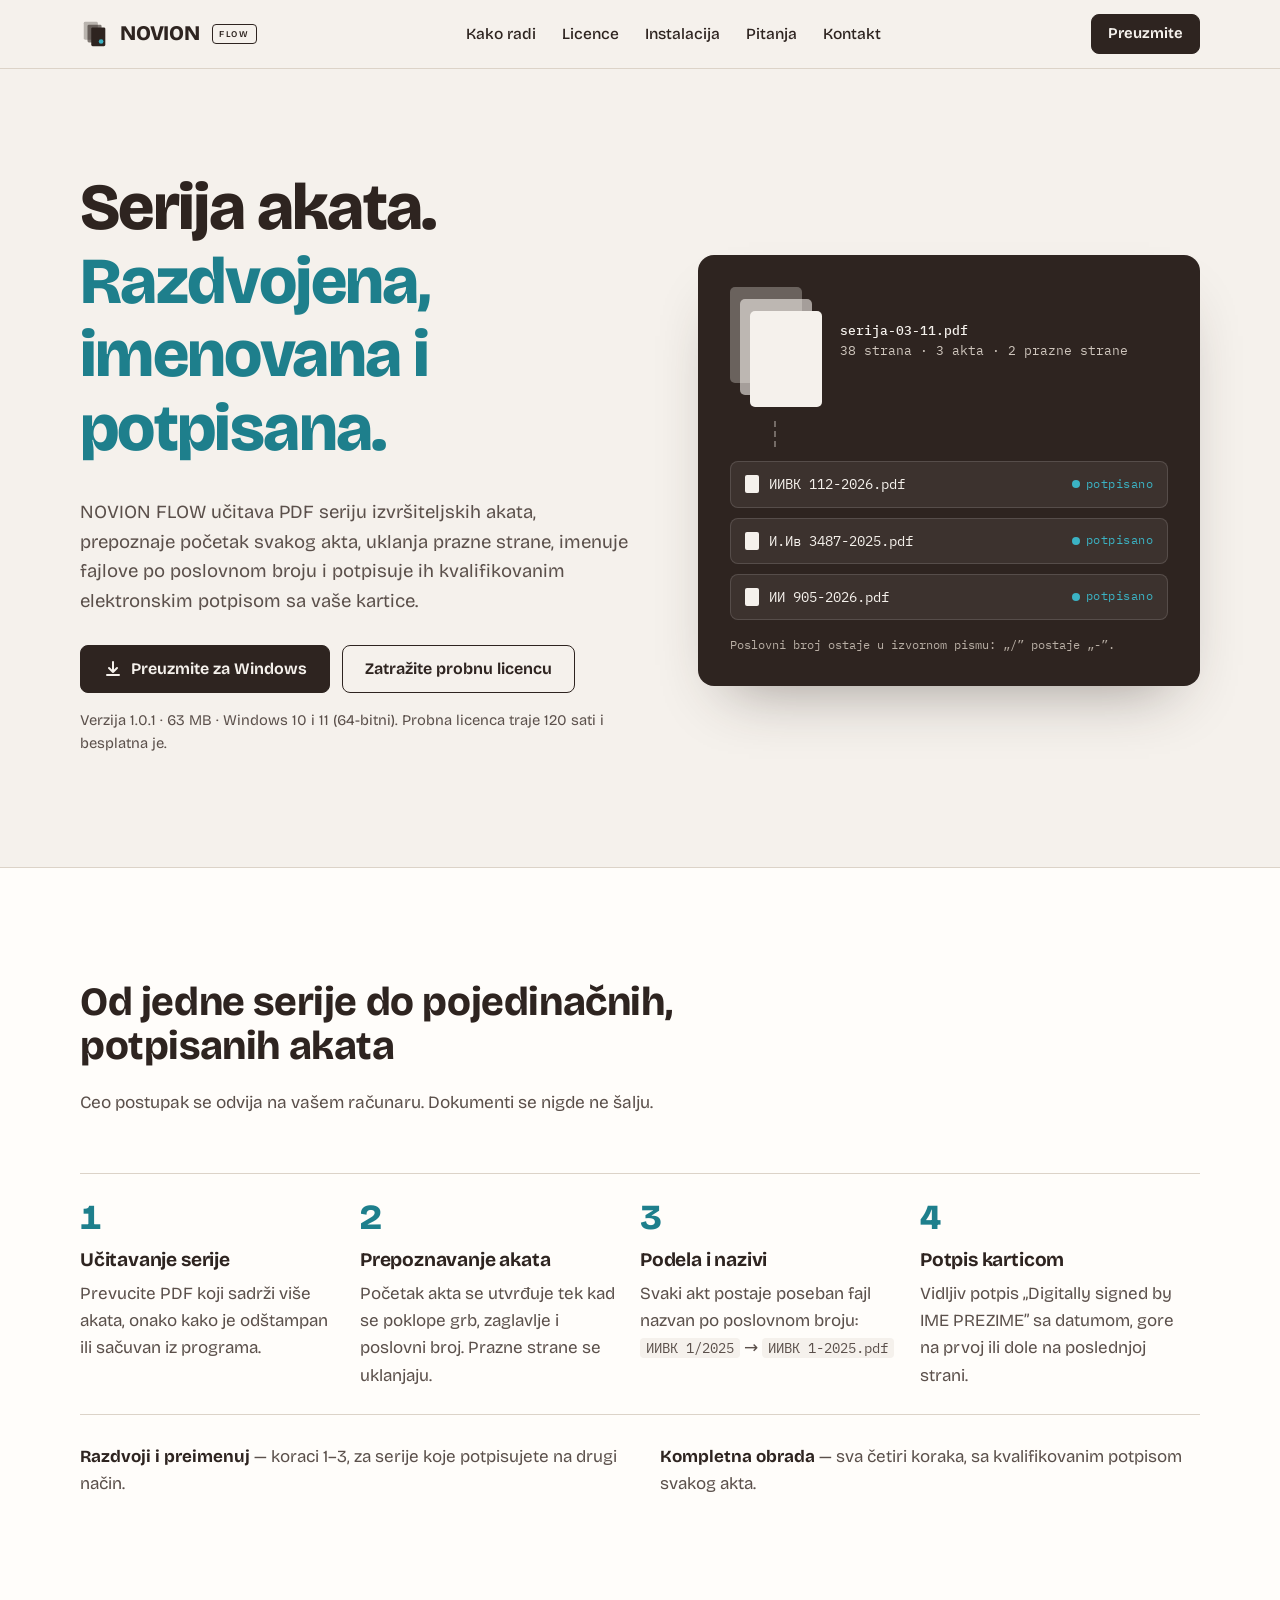
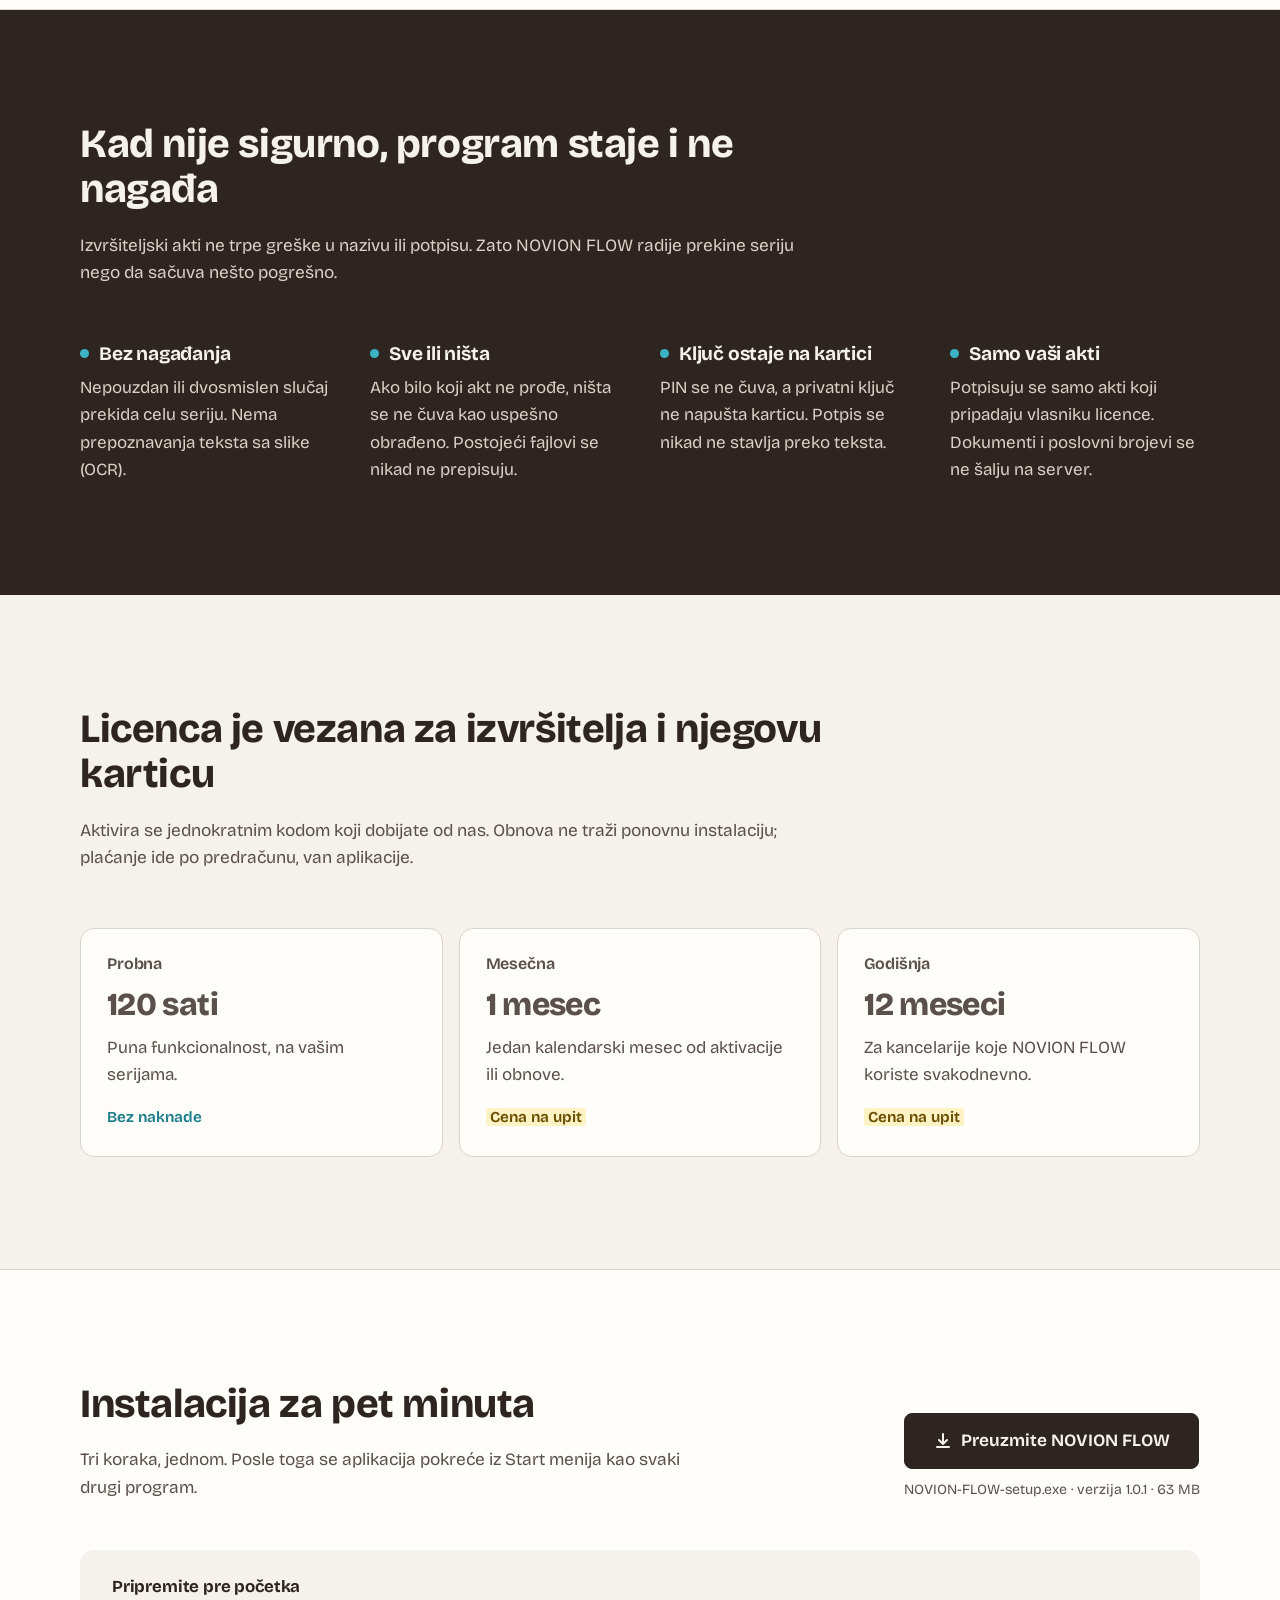
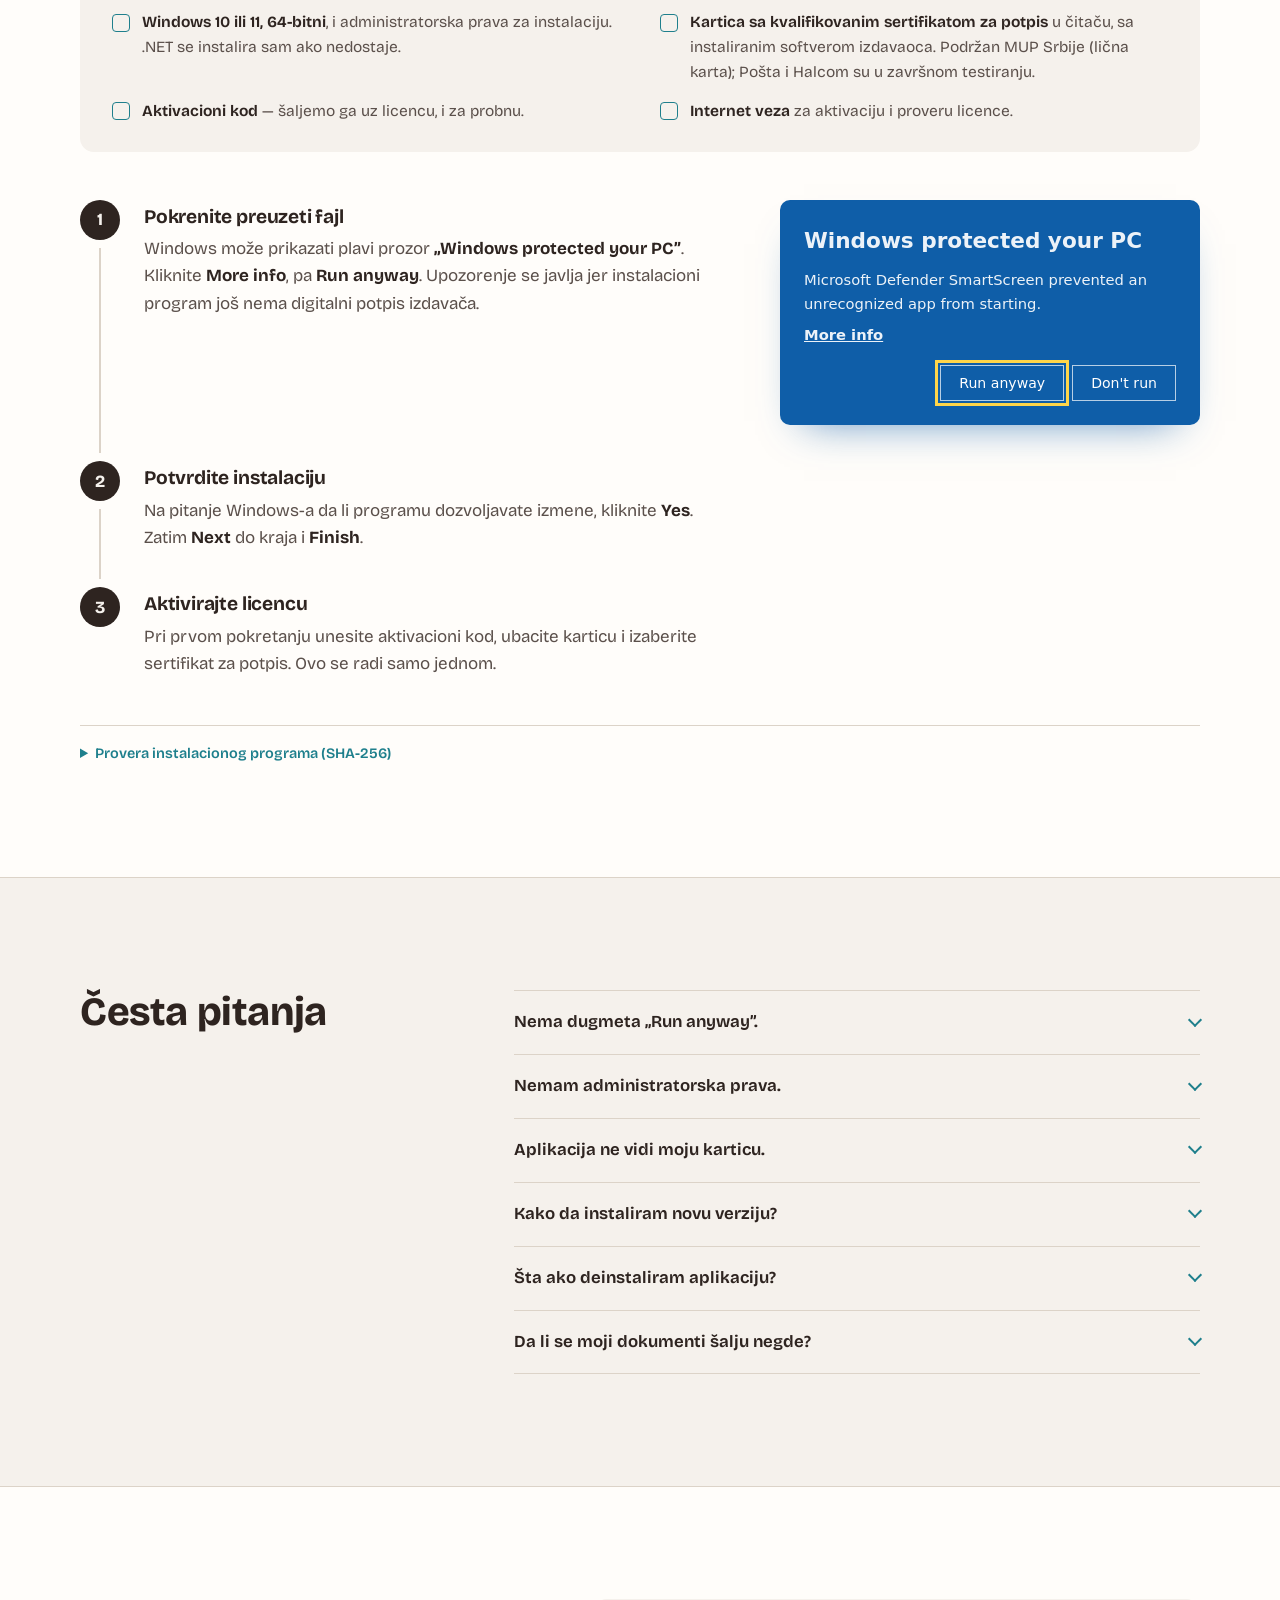
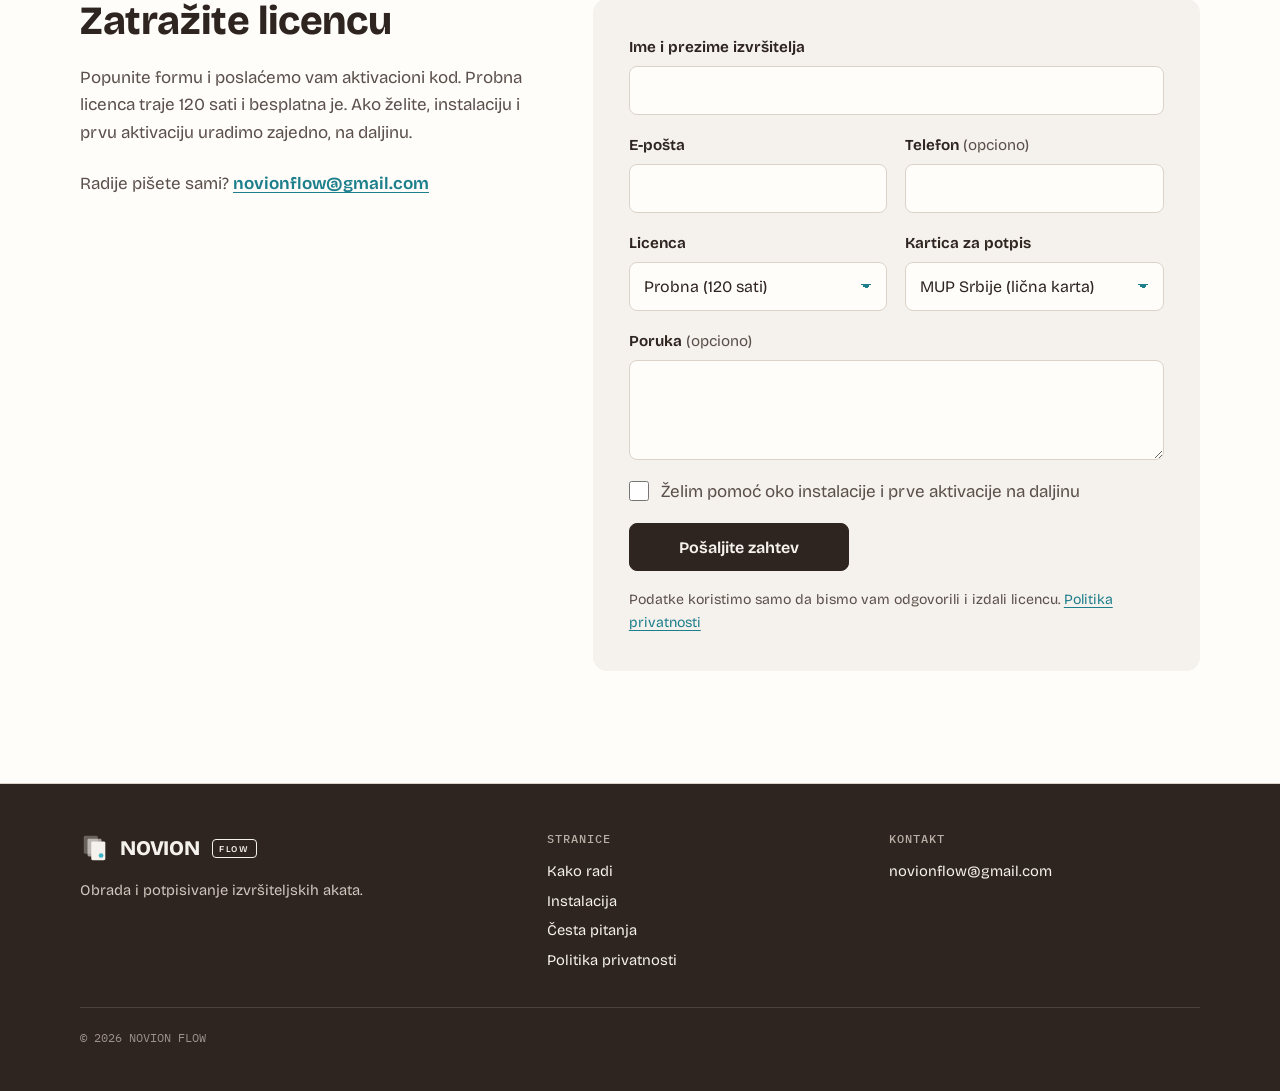
==== index.html @ 0fdcdabb "Sredjen sajt" ====
<!doctype html>
<!--
  NOVION FLOW — početna stranica.
  Pre objave zameniti sve što je označeno klasom "dopuniti" (cene):
  pretraga po reči  dopuniti  u index.html i privatnost.html.
  Download: link .../releases/latest/download/NOVION-FLOW-setup.exe uvek vodi na najnoviji GitHub Release
  (fajl u release-u mora da se zove tačno NOVION-FLOW-setup.exe). Uz novu verziju ažurirati broj verzije i
  veličinu (pretraga po  1.0.1 ) i SHA-256 u odeljku "Instalacija".
-->
<html lang="sr-Latn">
  <head>
    <meta charset="utf-8" />
    <meta name="viewport" content="width=device-width, initial-scale=1" />
    <title>NOVION FLOW — obrada i potpisivanje izvršiteljskih akata</title>
    <meta
      name="description"
      content="NOVION FLOW je Windows aplikacija za javne izvršitelje: razdvaja PDF seriju na akte, imenuje ih po poslovnom broju i potpisuje kvalifikovanim elektronskim potpisom sa kartice."
    />
    <meta name="theme-color" content="#2E2420" />
    <link rel="icon" type="image/svg+xml" href="assets/simbol.svg" />
    <link rel="icon" type="image/png" sizes="32x32" href="assets/ikonica-32.png" />
    <link rel="apple-touch-icon" href="assets/ikonica-256.png" />
    <link rel="preload" href="assets/fonts/bricolage-latin.woff2" as="font" type="font/woff2" crossorigin />
    <link rel="stylesheet" href="assets/stil.css" />
    <meta property="og:title" content="NOVION FLOW" />
    <meta property="og:description" content="Serije izvršiteljskih akata — razdvojene, imenovane i potpisane." />
    <meta property="og:image" content="https://novionflow.rs/assets/ikonica-256.png" />
    <meta property="og:url" content="https://novionflow.rs/" />
    <meta property="og:locale" content="sr_RS" />
  </head>
  <body>
    <a class="preskoci" href="#sadrzaj">Preskoči na sadržaj</a>

    <header class="zaglavlje senka">
      <div class="omotac">
        <a class="logo" href="./" aria-label="NOVION FLOW, početna">
          <img src="assets/simbol.svg" alt="" width="30" height="30" />
          NOVION<span class="jezicak">FLOW</span>
        </a>
        <nav aria-label="Glavni meni">
          <ul class="meni">
            <li><a href="#kako-radi">Kako radi</a></li>
            <li><a href="#licence">Licence</a></li>
            <li><a href="#instalacija">Instalacija</a></li>
            <li><a href="#pitanja">Pitanja</a></li>
            <li><a href="#kontakt">Kontakt</a></li>
          </ul>
        </nav>
        <a class="dugme dugme-glavno" href="#instalacija">Preuzmite</a>
      </div>
    </header>

    <main id="sadrzaj">
      <section class="uvod">
        <div class="omotac">
          <div>
            <h1>Serija akata. <em>Razdvojena, imenovana i potpisana.</em></h1>
            <p class="podnaslov">
              NOVION FLOW učitava PDF seriju izvršiteljskih akata, prepoznaje početak svakog akta, uklanja prazne
              strane, imenuje fajlove po poslovnom broju i potpisuje ih kvalifikovanim elektronskim potpisom sa vaše
              kartice.
            </p>
            <div class="akcije">
              <a
                class="dugme dugme-glavno dugme-preuzmi"
                href="https://github.com/NovionFlow/novionFlowSajt/releases/latest/download/NOVION-FLOW-setup.exe"
                ><svg viewBox="0 0 20 20" aria-hidden="true"><path d="M10 3v10m0 0-4-4m4 4 4-4M4 16h12" /></svg
                >Preuzmite za Windows</a
              >
              <a class="dugme dugme-sporedno" href="#kontakt">Zatražite probnu licencu</a>
            </div>
            <p class="napomena-uvod">
              Verzija 1.0.1 · 63 MB · Windows 10 i 11 (64-bitni). Probna licenca traje 120 sati i besplatna je.
            </p>
          </div>

          <figure class="tok" aria-label="Primer: jedna PDF serija postaje tri potpisana akta">
            <div class="tok-red">
              <div class="serija" aria-hidden="true"><span></span><span></span><span></span></div>
              <p class="serija-natpis">
                <strong>serija-03-11.pdf</strong>
                38 strana · 3 akta · 2 prazne strane
              </p>
            </div>
            <div class="strelica" aria-hidden="true"></div>
            <ul class="akti">
              <li>
                <span class="naziv"><span>ИИВК 112-2026.pdf</span></span><span class="potpisano">potpisano</span>
              </li>
              <li>
                <span class="naziv"><span>И.Ив 3487-2025.pdf</span></span><span class="potpisano">potpisano</span>
              </li>
              <li>
                <span class="naziv"><span>ИИ 905-2026.pdf</span></span><span class="potpisano">potpisano</span>
              </li>
            </ul>
            <figcaption class="tok-podnozje">Poslovni broj ostaje u izvornom pismu: „/” postaje „-”.</figcaption>
          </figure>
        </div>
      </section>

      <section class="sekcija sekcija-svetla" id="kako-radi">
        <div class="omotac">
          <div class="uvod-sekcije">
            <h2>Od jedne serije do pojedinačnih, potpisanih akata</h2>
            <p>Ceo postupak se odvija na vašem računaru. Dokumenti se nigde ne šalju.</p>
          </div>
          <ol class="koraci">
            <li>
              <span class="broj">1</span>
              <h3>Učitavanje serije</h3>
              <p>Prevucite PDF koji sadrži više akata, onako kako je odštampan ili sačuvan iz programa.</p>
            </li>
            <li>
              <span class="broj">2</span>
              <h3>Prepoznavanje akata</h3>
              <p>
                Početak akta se utvrđuje tek kad se poklope grb, zaglavlje i poslovni broj. Prazne strane se
                uklanjaju.
              </p>
            </li>
            <li>
              <span class="broj">3</span>
              <h3>Podela i nazivi</h3>
              <p>
                Svaki akt postaje poseban fajl nazvan po poslovnom broju:
                <span class="primer">ИИВК 1/2025</span> → <span class="primer">ИИВК 1-2025.pdf</span>
              </p>
            </li>
            <li>
              <span class="broj">4</span>
              <h3>Potpis karticom</h3>
              <p>
                Vidljiv potpis „Digitally signed by IME PREZIME” sa datumom, gore na prvoj ili dole na poslednjoj
                strani.
              </p>
            </li>
          </ol>
          <div class="rezimi">
            <p><strong>Razdvoji i preimenuj</strong> — koraci 1–3, za serije koje potpisujete na drugi način.</p>
            <p><strong>Kompletna obrada</strong> — sva četiri koraka, sa kvalifikovanim potpisom svakog akta.</p>
          </div>
        </div>
      </section>

      <section class="sekcija sekcija-tamna" id="pouzdanost">
        <div class="omotac">
          <div class="uvod-sekcije">
            <h2>Kad nije sigurno, program staje i ne nagađa</h2>
            <p>
              Izvršiteljski akti ne trpe greške u nazivu ili potpisu. Zato NOVION FLOW radije prekine seriju nego da
              sačuva nešto pogrešno.
            </p>
          </div>
          <div class="nacela">
            <div class="nacelo">
              <h3>Bez nagađanja</h3>
              <p>Nepouzdan ili dvosmislen slučaj prekida celu seriju. Nema prepoznavanja teksta sa slike (OCR).</p>
            </div>
            <div class="nacelo">
              <h3>Sve ili ništa</h3>
              <p>
                Ako bilo koji akt ne prođe, ništa se ne čuva kao uspešno obrađeno. Postojeći fajlovi se nikad ne
                prepisuju.
              </p>
            </div>
            <div class="nacelo">
              <h3>Ključ ostaje na kartici</h3>
              <p>PIN se ne čuva, a privatni ključ ne napušta karticu. Potpis se nikad ne stavlja preko teksta.</p>
            </div>
            <div class="nacelo">
              <h3>Samo vaši akti</h3>
              <p>
                Potpisuju se samo akti koji pripadaju vlasniku licence. Dokumenti i poslovni brojevi se ne šalju na
                server.
              </p>
            </div>
          </div>
        </div>
      </section>

      <section class="sekcija" id="licence">
        <div class="omotac">
          <div class="uvod-sekcije">
            <h2>Licenca je vezana za izvršitelja i njegovu karticu</h2>
            <p>
              Aktivira se jednokratnim kodom koji dobijate od nas. Obnova ne traži ponovnu instalaciju; plaćanje ide po
              predračunu, van aplikacije.
            </p>
          </div>
          <div class="licence">
            <div class="licenca">
              <h3>Probna</h3>
              <p class="trajanje">120 sati</p>
              <p>Puna funkcionalnost, na vašim serijama.</p>
              <p class="cena">Bez naknade</p>
            </div>
            <div class="licenca">
              <h3>Mesečna</h3>
              <p class="trajanje">1 mesec</p>
              <p>Jedan kalendarski mesec od aktivacije ili obnove.</p>
              <p class="cena"><span class="dopuniti">Cena na upit</span></p>
            </div>
            <div class="licenca">
              <h3>Godišnja</h3>
              <p class="trajanje">12 meseci</p>
              <p>Za kancelarije koje NOVION FLOW koriste svakodnevno.</p>
              <p class="cena"><span class="dopuniti">Cena na upit</span></p>
            </div>
          </div>
        </div>
      </section>

      <section class="sekcija sekcija-svetla" id="instalacija">
        <div class="omotac">
          <div class="instalacija-glava">
            <div>
              <h2>Instalacija za pet minuta</h2>
              <p>Tri koraka, jednom. Posle toga se aplikacija pokreće iz Start menija kao svaki drugi program.</p>
            </div>
            <div class="preuzimanje">
              <a
                class="dugme dugme-glavno dugme-preuzmi"
                href="https://github.com/NovionFlow/novionFlowSajt/releases/latest/download/NOVION-FLOW-setup.exe"
                ><svg viewBox="0 0 20 20" aria-hidden="true"><path d="M10 3v10m0 0-4-4m4 4 4-4M4 16h12" /></svg
                >Preuzmite NOVION FLOW</a
              >
              <p>NOVION-FLOW-setup.exe · verzija 1.0.1 · 63 MB</p>
            </div>
          </div>

          <div class="pre-pocetka">
            <h3>Pripremite pre početka</h3>
            <ul>
              <li>
                <strong>Windows 10 ili 11, 64-bitni</strong>, i administratorska prava za instalaciju. .NET se
                instalira sam ako nedostaje.
              </li>
              <li>
                <strong>Kartica sa kvalifikovanim sertifikatom za potpis</strong> u čitaču, sa instaliranim softverom
                izdavaoca. Podržan MUP Srbije (lična karta); Pošta i Halcom su u završnom testiranju.
              </li>
              <li><strong>Aktivacioni kod</strong> — šaljemo ga uz licencu, i za probnu.</li>
              <li><strong>Internet veza</strong> za aktivaciju i proveru licence.</li>
            </ul>
          </div>

          <ol class="instalacija-koraci">
            <li>
              <div>
                <h3>Pokrenite preuzeti fajl</h3>
                <p>
                  Windows može prikazati plavi prozor <strong>„Windows protected your PC”</strong>. Kliknite
                  <strong>More info</strong>, pa <strong>Run anyway</strong>. Upozorenje se javlja jer instalacioni
                  program još nema digitalni potpis izdavača.
                </p>
              </div>
              <div
                class="smartscreen"
                role="img"
                aria-label="Izgled upozorenja Windows SmartScreen sa označenim dugmetom Run anyway"
              >
                <p class="ss-naslov">Windows protected your PC</p>
                <p>Microsoft Defender SmartScreen prevented an unrecognized app from starting.</p>
                <p><span class="ss-link">More info</span></p>
                <div class="ss-dugmad"><span class="istaknuto">Run anyway</span><span>Don't run</span></div>
              </div>
            </li>
            <li>
              <div>
                <h3>Potvrdite instalaciju</h3>
                <p>
                  Na pitanje Windows-a da li programu dozvoljavate izmene, kliknite <strong>Yes</strong>. Zatim
                  <strong>Next</strong> do kraja i <strong>Finish</strong>.
                </p>
              </div>
            </li>
            <li>
              <div>
                <h3>Aktivirajte licencu</h3>
                <p>
                  Pri prvom pokretanju unesite aktivacioni kod, ubacite karticu i izaberite sertifikat za potpis. Ovo
                  se radi samo jednom.
                </p>
              </div>
            </li>
          </ol>

          <details class="otisak">
            <summary>Provera instalacionog programa (SHA-256)</summary>
            <p>
              Otisak: <code>527754176F6C195D107FCB7323650B434E0F626978979D1AAFD6D88FC0174A6D</code><br />
              U PowerShell-u: <code>Get-FileHash .\NOVION-FLOW-setup.exe</code> — vrednost mora biti ista.
            </p>
          </details>
        </div>
      </section>

      <section class="sekcija" id="pitanja">
        <div class="omotac dve-kolone">
          <h2>Česta pitanja</h2>
          <div class="pitanja">
            <details>
              <summary>Nema dugmeta „Run anyway”.</summary>
              <p>
                Prvo kliknite <strong>More info</strong> — dugme se pojavljuje tek tada. Ako ga ni onda nema, računar
                ima pravilo koje blokira nepotpisane programe; javite nam se ili zamolite osobu koja održava računare
                da pokrene instalaciju.
              </p>
            </details>
            <details>
              <summary>Nemam administratorska prava.</summary>
              <p>
                Instalaciju jednom pokreće neko sa administratorskim nalogom. Posle toga aplikaciju pokrećete i
                aktivirate sa svog, običnog naloga.
              </p>
            </details>
            <details>
              <summary>Aplikacija ne vidi moju karticu.</summary>
              <p>
                Proverite da je kartica u čitaču i da je instaliran softver izdavaoca kartice, tako da se sertifikat
                vidi u Windows-u. Koristi se sertifikat za potpis; sertifikat za prijavu sa lične karte nije dovoljan.
              </p>
            </details>
            <details>
              <summary>Kako da instaliram novu verziju?</summary>
              <p>
                Preuzmite instalacioni program sa ove stranice i pokrenite ga preko postojeće instalacije. Aktivacija
                i podešavanja ostaju; aplikacija se ne ažurira sama, pa vas obaveštavamo o novim verzijama.
              </p>
            </details>
            <details>
              <summary>Šta ako deinstaliram aplikaciju?</summary>
              <p>
                Uklanja se samo program. Aktivacija ostaje na računaru, pa ponovna instalacija ne traži novi kod.
              </p>
            </details>
            <details>
              <summary>Da li se moji dokumenti šalju negde?</summary>
              <p>
                Ne. Obrada i potpis se rade na vašem računaru. Server dobija samo proveru licence i zbirni broj
                obrađenih akata, bez naziva fajlova, poslovnih brojeva i sadržaja.
                <a href="privatnost.html">Politika privatnosti</a>
              </p>
            </details>
          </div>
        </div>
      </section>

      <section class="sekcija sekcija-svetla" id="kontakt">
        <div class="omotac kontakt">
          <div>
            <h2>Zatražite licencu</h2>
            <p>
              Popunite formu i poslaćemo vam aktivacioni kod. Probna licenca traje 120 sati i besplatna je. Ako želite, instalaciju i prvu aktivaciju uradimo zajedno, na daljinu.
            </p>
            <p class="kontakt-podaci">
              Radije pišete sami? <a href="mailto:novionflow@gmail.com">novionflow@gmail.com</a>
            </p>
          </div>

          <!-- Web3Forms: access_key iz web3forms.com, vezan za novionflow@gmail.com. -->
          <form class="forma" action="https://api.web3forms.com/submit" method="POST" accept-charset="UTF-8">
            <input type="hidden" name="access_key" value="0fe5dfb2-a47b-4a94-816b-f6a04c62e371" />
            <input type="hidden" name="subject" value="NOVION FLOW — zahtev za licencu" />
            <input type="hidden" name="from_name" value="novionflow.rs" />
            <input type="hidden" name="redirect" value="https://novionflow.rs/hvala.html" />
            <input type="checkbox" name="botcheck" class="zamka" tabindex="-1" autocomplete="off" aria-hidden="true" />

            <div class="polje">
              <label for="f-ime">Ime i prezime izvršitelja</label>
              <input id="f-ime" name="Ime i prezime" autocomplete="name" required maxlength="120" />
            </div>
            <div class="polja-red">
              <div class="polje">
                <label for="f-email">E-pošta</label>
                <input id="f-email" name="email" type="email" autocomplete="email" required maxlength="160" />
              </div>
              <div class="polje">
                <label for="f-tel">Telefon <span class="opciono">(opciono)</span></label>
                <input id="f-tel" name="Telefon" type="tel" autocomplete="tel" maxlength="40" />
              </div>
            </div>
            <div class="polja-red">
              <div class="polje">
                <label for="f-licenca">Licenca</label>
                <select id="f-licenca" name="Licenca">
                  <option>Probna (120 sati)</option>
                  <option>Mesečna</option>
                  <option>Godišnja</option>
                </select>
              </div>
              <div class="polje">
                <label for="f-kartica">Kartica za potpis</label>
                <select id="f-kartica" name="Kartica">
                  <option>MUP Srbije (lična karta)</option>
                  <option>Pošta</option>
                  <option>Halcom</option>
                  <option>Ne znam</option>
                </select>
              </div>
            </div>
            <div class="polje">
              <label for="f-poruka">Poruka <span class="opciono">(opciono)</span></label>
              <textarea id="f-poruka" name="Poruka" rows="3" maxlength="2000"></textarea>
            </div>
            <label class="izbor">
              <input type="checkbox" name="Pomoć oko instalacije" value="Da" />
              Želim pomoć oko instalacije i prve aktivacije na daljinu
            </label>
            <button class="dugme dugme-glavno" type="submit">Pošaljite zahtev</button>
            <p class="forma-napomena">
              Podatke koristimo samo da bismo vam odgovorili i izdali licencu.
              <a href="privatnost.html#kontakt-forma">Politika privatnosti</a>
            </p>
          </form>
        </div>
      </section>
    </main>

    <footer class="podnozje">
      <div class="omotac">
        <div>
          <a class="logo" href="./" aria-label="NOVION FLOW, početna">
            <img src="assets/simbol-krem.svg" alt="" width="30" height="30" />
            NOVION<span class="jezicak">FLOW</span>
          </a>
          <p>Obrada i potpisivanje izvršiteljskih akata.</p>
        </div>
        <div>
          <h2>Stranice</h2>
          <ul>
            <li><a href="#kako-radi">Kako radi</a></li>
            <li><a href="#instalacija">Instalacija</a></li>
            <li><a href="#pitanja">Česta pitanja</a></li>
            <li><a href="privatnost.html">Politika privatnosti</a></li>
          </ul>
        </div>
        <div>
          <h2>Kontakt</h2>
          <ul>
            <li><a href="mailto:novionflow@gmail.com">novionflow@gmail.com</a></li>
          </ul>
        </div>
        <p class="pravno">© 2026 NOVION FLOW</p>
      </div>
    </footer>
  </body>
</html>
---- assets/stil.css ----
/* NOVION FLOW — sajt. Boje i pismo iz logo paketa (docs/NOVION-FLOW-logo). Fontovi su lokalni (OFL). */

@font-face {
  font-family: "Bricolage Grotesque";
  font-style: normal;
  font-weight: 400 800;
  font-display: swap;
  src: url("fonts/bricolage-latin-ext.woff2") format("woff2");
  unicode-range: U+0100-02BA, U+02BD-02C5, U+02C7-02CC, U+02CE-02D7, U+02DD-02FF, U+0304, U+0308, U+0329,
    U+1D00-1DBF, U+1E00-1E9F, U+1EF2-1EFF, U+2020, U+20A0-20AB, U+20AD-20C4, U+2113, U+2C60-2C7F, U+A720-A7FF;
}
@font-face {
  font-family: "Bricolage Grotesque";
  font-style: normal;
  font-weight: 400 800;
  font-display: swap;
  src: url("fonts/bricolage-latin.woff2") format("woff2");
  unicode-range: U+0000-00FF, U+0131, U+0152-0153, U+02BB-02BC, U+02C6, U+02DA, U+02DC, U+0304, U+0308, U+0329,
    U+2000-206F, U+20AC, U+2122, U+2191, U+2193, U+2212, U+2215, U+FEFF, U+FFFD;
}
@font-face {
  font-family: "IBM Plex Mono";
  font-weight: 400;
  font-display: swap;
  src: url("fonts/plexmono-400-latin-ext.woff2") format("woff2");
  unicode-range: U+0100-02BA, U+02BD-02C5, U+02C7-02CC, U+02CE-02D7, U+02DD-02FF, U+1E00-1E9F, U+20A0-20AB,
    U+20AD-20C4, U+2C60-2C7F, U+A720-A7FF;
}
@font-face {
  font-family: "IBM Plex Mono";
  font-weight: 400;
  font-display: swap;
  src: url("fonts/plexmono-400-cyrillic.woff2") format("woff2");
  unicode-range: U+0301, U+0400-045F, U+0490-0491, U+04B0-04B1, U+2116;
}
@font-face {
  font-family: "IBM Plex Mono";
  font-weight: 400;
  font-display: swap;
  src: url("fonts/plexmono-400-latin.woff2") format("woff2");
  unicode-range: U+0000-00FF, U+0131, U+0152-0153, U+02BB-02BC, U+02C6, U+02DA, U+02DC, U+2000-206F, U+20AC,
    U+2122, U+2212;
}
@font-face {
  font-family: "IBM Plex Mono";
  font-weight: 500;
  font-display: swap;
  src: url("fonts/plexmono-500-latin-ext.woff2") format("woff2");
  unicode-range: U+0100-02BA, U+02BD-02C5, U+02C7-02CC, U+02CE-02D7, U+02DD-02FF, U+1E00-1E9F, U+20A0-20AB,
    U+20AD-20C4, U+2C60-2C7F, U+A720-A7FF;
}
@font-face {
  font-family: "IBM Plex Mono";
  font-weight: 500;
  font-display: swap;
  src: url("fonts/plexmono-500-cyrillic.woff2") format("woff2");
  unicode-range: U+0301, U+0400-045F, U+0490-0491, U+04B0-04B1, U+2116;
}
@font-face {
  font-family: "IBM Plex Mono";
  font-weight: 500;
  font-display: swap;
  src: url("fonts/plexmono-500-latin.woff2") format("woff2");
  unicode-range: U+0000-00FF, U+0131, U+0152-0153, U+02BB-02BC, U+02C6, U+02DA, U+02DC, U+2000-206F, U+20AC,
    U+2122, U+2212;
}

:root {
  --espreso: #2e2420;
  --espreso-80: #4a3e39;
  --espreso-60: #6f6460;
  --cijan: #3bb3c4;
  --tamni-cijan: #1e7f8c;
  --krem: #f5f1ec;
  --krem-2: #ece6de;
  --papir: #fffdfa;
  --linija: #dcd3c8;
  --tekst: var(--espreso);
  --tekst-2: #5b504b;
  --sans: "Bricolage Grotesque", "Segoe UI", system-ui, sans-serif;
  --mono: "IBM Plex Mono", ui-monospace, "Cascadia Mono", Consolas, monospace;
  --sirina: 1120px;
  --r: 10px;
}

*,
*::before,
*::after {
  box-sizing: border-box;
}

html {
  -webkit-text-size-adjust: 100%;
  scroll-behavior: smooth;
}
@media (prefers-reduced-motion: reduce) {
  html {
    scroll-behavior: auto;
  }
}

body {
  margin: 0;
  background: var(--krem);
  color: var(--tekst);
  font-family: var(--sans);
  font-size: 17px;
  line-height: 1.6;
  font-optical-sizing: auto;
}

img,
svg {
  display: block;
  max-width: 100%;
}

a {
  color: var(--tamni-cijan);
  text-underline-offset: 3px;
}
a:hover {
  color: var(--espreso);
}

::selection {
  background: color-mix(in srgb, var(--cijan) 35%, transparent);
  color: var(--espreso);
}

:focus-visible {
  outline: 3px solid var(--cijan);
  outline-offset: 3px;
  border-radius: 4px;
}

.preskoci {
  position: absolute;
  left: -9999px;
}
.preskoci:focus {
  left: 16px;
  top: 16px;
  z-index: 10;
  background: var(--papir);
  padding: 8px 12px;
}

.omotac {
  width: min(100% - 32px, var(--sirina));
  margin-inline: auto;
}

h1,
h2,
h3 {
  line-height: 1.12;
  margin: 0 0 0.5em;
  letter-spacing: -0.01em;
}
h1 {
  font-size: clamp(2.3rem, 5.6vw, 4.1rem);
  font-weight: 800;
  letter-spacing: -0.025em;
}
h2 {
  font-size: clamp(1.75rem, 3.4vw, 2.5rem);
  font-weight: 750;
}
h3 {
  font-size: 1.2rem;
  font-weight: 700;
}
p {
  margin: 0 0 1em;
}

.oznaka {
  font-family: var(--mono);
  font-size: 0.78rem;
  letter-spacing: 0.08em;
  text-transform: uppercase;
  color: var(--tekst-2);
  margin: 0 0 14px;
}

/* grid kolone ne smeju da se šire zbog teksta koji se ne prelama (nazivi fajlova) */
.uvod .omotac > *,
.dve-kolone > *,
.instalacija-koraci li > *,
.kontakt > *,
.podnozje .omotac > * {
  min-width: 0;
}

/* --- zaglavlje --- */
.zaglavlje {
  position: sticky;
  top: 0;
  z-index: 5;
  background: color-mix(in srgb, var(--krem) 92%, transparent);
  backdrop-filter: blur(8px);
  border-bottom: 1px solid transparent;
}
.zaglavlje.senka {
  border-bottom-color: var(--linija);
}
.zaglavlje .omotac {
  display: flex;
  align-items: center;
  justify-content: space-between;
  gap: 16px;
  min-height: 68px;
}

.logo {
  display: inline-flex;
  align-items: center;
  gap: 10px;
  color: var(--espreso);
  text-decoration: none;
  font-weight: 800;
  font-size: 1.3rem;
  letter-spacing: -0.01em;
}
.logo img {
  width: 30px;
  height: 30px;
}
.logo .jezicak {
  font-family: var(--sans);
  font-weight: 600;
  font-size: 0.55rem;
  letter-spacing: 0.2em;
  border: 1.5px solid currentColor;
  border-radius: 4px;
  padding: 2px 6px 1px;
  margin-left: 2px;
}

.meni {
  display: flex;
  gap: 26px;
  list-style: none;
  margin: 0;
  padding: 0;
}
.meni a {
  color: var(--espreso);
  text-decoration: none;
  font-weight: 500;
  font-size: 0.97rem;
}
.meni a:hover {
  color: var(--tamni-cijan);
}
@media (max-width: 820px) {
  .meni {
    display: none;
  }
}

/* --- dugmad --- */
.dugme {
  display: inline-flex;
  align-items: center;
  justify-content: center;
  gap: 8px;
  min-height: 48px;
  padding: 0 22px;
  border-radius: 8px;
  font-family: var(--sans);
  font-weight: 650;
  font-size: 1rem;
  text-decoration: none;
  border: 1.5px solid var(--espreso);
  white-space: nowrap;
  cursor: pointer;
  transition:
    background 0.15s,
    color 0.15s,
    transform 0.15s;
}
.dugme-glavno {
  background: var(--espreso);
  color: var(--krem);
}
.dugme-glavno:hover {
  background: var(--espreso-80);
  color: var(--krem);
}
.dugme-sporedno {
  background: transparent;
  color: var(--espreso);
}
.dugme-sporedno:hover {
  background: var(--krem-2);
  color: var(--espreso);
}
.dugme[aria-disabled="true"] {
  border-style: dashed;
  border-color: var(--espreso-60);
  color: var(--espreso-60);
  cursor: default;
  pointer-events: none;
}
.zaglavlje .dugme {
  min-height: 40px;
  padding: 0 16px;
  font-size: 0.93rem;
}

/* --- uvod --- */
.uvod {
  padding: clamp(48px, 8vw, 104px) 0 clamp(56px, 8vw, 96px);
}
.uvod .omotac {
  display: grid;
  grid-template-columns: 1.05fr 0.95fr;
  gap: clamp(32px, 5vw, 72px);
  align-items: center;
}
@media (max-width: 900px) {
  .uvod .omotac {
    grid-template-columns: 1fr;
  }
}
.uvod h1 em {
  font-style: normal;
  color: var(--tamni-cijan);
}
.uvod .podnaslov {
  font-size: 1.16rem;
  color: var(--tekst-2);
  max-width: 34em;
  margin-bottom: 28px;
}
.akcije {
  display: flex;
  flex-wrap: wrap;
  gap: 12px;
}
.napomena-uvod {
  font-size: 0.92rem;
  color: var(--tekst-2);
  margin-top: 16px;
}
.dugme-preuzmi svg {
  width: 20px;
  height: 20px;
  fill: none;
  stroke: currentColor;
  stroke-width: 2;
  stroke-linecap: round;
  stroke-linejoin: round;
}

/* ilustracija: serija -> akti */
.tok {
  margin: 0;
  background: var(--espreso);
  color: var(--krem);
  border-radius: 16px;
  padding: clamp(20px, 3vw, 32px);
  box-shadow: 0 30px 60px -30px rgba(46, 36, 32, 0.45);
}
.tok-red {
  display: grid;
  grid-template-columns: auto 1fr;
  gap: 18px;
  align-items: center;
}
.serija {
  position: relative;
  width: 92px;
  height: 120px;
}
.serija span {
  position: absolute;
  width: 72px;
  height: 96px;
  border-radius: 5px;
  background: var(--krem);
}
.serija span:nth-child(1) {
  left: 0;
  top: 0;
  opacity: 0.3;
}
.serija span:nth-child(2) {
  left: 10px;
  top: 12px;
  opacity: 0.6;
}
.serija span:nth-child(3) {
  left: 20px;
  top: 24px;
}
.serija-natpis {
  font-family: var(--mono);
  font-size: 0.82rem;
  color: #cfc6bd;
  line-height: 1.5;
}
.serija-natpis strong {
  color: var(--krem);
  font-weight: 500;
  display: block;
}
.strelica {
  height: 26px;
  margin: 14px 0 14px 44px;
  border-left: 2px dashed rgba(245, 241, 236, 0.35);
}
.akti {
  list-style: none;
  margin: 0;
  padding: 0;
  display: grid;
  gap: 10px;
}
.akti li {
  display: flex;
  align-items: center;
  justify-content: space-between;
  gap: 12px;
  background: rgba(245, 241, 236, 0.07);
  border: 1px solid rgba(245, 241, 236, 0.14);
  border-radius: 8px;
  padding: 11px 14px;
  font-family: var(--mono);
  font-size: 0.86rem;
}
.akti .naziv {
  display: flex;
  align-items: center;
  gap: 10px;
  min-width: 0;
  flex: 1;
}
@media (max-width: 420px) {
  .akti li {
    padding: 10px 12px;
    font-size: 0.8rem;
  }
  .serija {
    width: 72px;
    height: 100px;
  }
  .serija span {
    width: 56px;
    height: 76px;
  }
}
.akti .naziv::before {
  content: "";
  flex: none;
  width: 14px;
  height: 18px;
  border-radius: 2px;
  background: var(--krem);
}
.akti .naziv span {
  overflow: hidden;
  text-overflow: ellipsis;
  white-space: nowrap;
}
.potpisano {
  flex: none;
  display: inline-flex;
  align-items: center;
  gap: 6px;
  color: var(--cijan);
  font-size: 0.74rem;
  letter-spacing: 0.04em;
}
.potpisano::before {
  content: "";
  width: 8px;
  height: 8px;
  border-radius: 50%;
  background: var(--cijan);
}
.tok-podnozje {
  margin-top: 16px;
  font-family: var(--mono);
  font-size: 0.74rem;
  color: #b9afa5;
}

/* --- sekcije --- */
.sekcija {
  padding: clamp(64px, 9vw, 112px) 0;
}
.sekcija-svetla {
  background: var(--papir);
  border-block: 1px solid var(--linija);
}
.sekcija-tamna {
  background: var(--espreso);
  color: var(--krem);
}
.sekcija-tamna .oznaka {
  color: #b9afa5;
}
.sekcija-tamna a {
  color: var(--cijan);
}
.uvod-sekcije {
  max-width: 44em;
  margin-bottom: clamp(32px, 5vw, 56px);
}
.uvod-sekcije p {
  color: var(--tekst-2);
  font-size: 1.08rem;
}
.sekcija-tamna .uvod-sekcije p {
  color: #d9d0c7;
}

/* koraci */
.koraci {
  list-style: none;
  margin: 0;
  padding: 0;
  display: grid;
  grid-template-columns: repeat(auto-fit, minmax(230px, 1fr));
  gap: 0;
  border-top: 1px solid var(--linija);
}
.koraci li {
  padding: 26px 24px 8px 0;
  border-bottom: 1px solid var(--linija);
}
.koraci .broj {
  display: block;
  font-size: 2.2rem;
  font-weight: 800;
  line-height: 1;
  color: var(--tamni-cijan);
  margin-bottom: 14px;
  font-variant-numeric: tabular-nums;
}
.koraci p {
  color: var(--tekst-2);
}
.primer {
  font-family: var(--mono);
  font-size: 0.86rem;
  background: var(--krem);
  border-radius: 4px;
  padding: 1px 6px;
  white-space: nowrap;
}

/* režimi (ispod koraka) */
.rezimi {
  display: grid;
  grid-template-columns: 1fr 1fr;
  gap: 8px 40px;
  margin-top: 28px;
  color: var(--tekst-2);
}
.rezimi p {
  margin: 0;
}
.rezimi strong {
  color: var(--tekst);
}
@media (max-width: 760px) {
  .rezimi {
    grid-template-columns: 1fr;
  }
}

/* pouzdanost */
.nacela {
  display: grid;
  grid-template-columns: repeat(auto-fit, minmax(230px, 1fr));
  gap: 34px 40px;
}
.nacelo h3 {
  display: flex;
  align-items: baseline;
  gap: 10px;
}
.nacelo h3::before {
  content: "";
  flex: none;
  width: 9px;
  height: 9px;
  border-radius: 50%;
  background: var(--cijan);
  transform: translateY(-2px);
}
.nacelo p {
  color: #d9d0c7;
  margin: 0;
}

/* zahtevi i licence */
.dve-kolone {
  display: grid;
  grid-template-columns: 1fr 1fr;
  gap: clamp(32px, 5vw, 64px);
}
@media (max-width: 820px) {
  .dve-kolone {
    grid-template-columns: 1fr;
  }
}
.licence {
  display: grid;
  grid-template-columns: repeat(3, 1fr);
  gap: 16px;
}
@media (max-width: 820px) {
  .licence {
    grid-template-columns: 1fr;
  }
}
.licenca {
  background: var(--papir);
  border: 1px solid var(--linija);
  border-radius: 14px;
  padding: 26px;
  display: flex;
  flex-direction: column;
}
.licenca h3 {
  font-size: 1rem;
  font-weight: 650;
  color: var(--tekst-2);
  margin: 0;
}
.licenca .trajanje {
  font-size: 2rem;
  font-weight: 800;
  letter-spacing: -0.02em;
  margin: 6px 0 4px;
}
.licenca p {
  color: var(--tekst-2);
  flex: 1;
}
.licenca .cena {
  font-weight: 650;
  font-size: 0.95rem;
  color: var(--tamni-cijan);
  margin: 0;
}
/* instalacija */
.instalacija-glava {
  display: flex;
  flex-wrap: wrap;
  align-items: end;
  justify-content: space-between;
  gap: 24px 48px;
  margin-bottom: clamp(32px, 5vw, 48px);
}
.instalacija-glava > div:first-child {
  max-width: 36em;
}
.instalacija-glava p {
  color: var(--tekst-2);
  font-size: 1.08rem;
  margin: 0;
}
.preuzimanje {
  display: grid;
  gap: 10px;
  justify-items: start;
}
.preuzimanje .dugme {
  min-height: 56px;
  padding: 0 28px;
  font-size: 1.08rem;
}
.preuzimanje p {
  font-size: 0.88rem;
}

.pre-pocetka {
  background: var(--krem);
  border-radius: 14px;
  padding: clamp(20px, 3vw, 28px) clamp(20px, 3vw, 32px);
}
.pre-pocetka h3 {
  font-size: 1.05rem;
  margin-bottom: 14px;
}
.pre-pocetka ul {
  list-style: none;
  margin: 0;
  padding: 0;
  display: grid;
  grid-template-columns: repeat(auto-fit, minmax(min(100%, 340px), 1fr));
  gap: 14px 40px;
}
.pre-pocetka li {
  position: relative;
  padding-left: 30px;
  color: var(--tekst-2);
  font-size: 0.97rem;
}
.pre-pocetka li strong {
  color: var(--tekst);
  font-weight: 650;
}
/* kvadratić za štikliranje: korisnik proverava stavku po stavku */
.pre-pocetka li::before {
  content: "";
  position: absolute;
  left: 0;
  top: 0.2em;
  width: 18px;
  height: 18px;
  border: 1.5px solid var(--tamni-cijan);
  border-radius: 4px;
}

.instalacija-koraci {
  list-style: none;
  margin: clamp(32px, 5vw, 48px) 0 0;
  padding: 0;
  counter-reset: korak;
}
.instalacija-koraci > li {
  counter-increment: korak;
  display: grid;
  grid-template-columns: 1fr minmax(0, 420px);
  gap: 16px 48px;
  align-items: start;
  position: relative;
  padding: 0 0 36px 64px;
}
.instalacija-koraci > li:last-child {
  padding-bottom: 0;
}
.instalacija-koraci > li::before {
  content: counter(korak);
  position: absolute;
  left: 0;
  top: 0;
  width: 40px;
  height: 40px;
  border-radius: 50%;
  background: var(--espreso);
  color: var(--krem);
  display: grid;
  place-items: center;
  font-weight: 750;
}
/* linija koja vezuje korake */
.instalacija-koraci > li:not(:last-child)::after {
  content: "";
  position: absolute;
  left: 19px;
  top: 48px;
  bottom: 8px;
  border-left: 2px solid var(--linija);
}
.instalacija-koraci h3 {
  margin: 6px 0 8px;
}
.instalacija-koraci p {
  color: var(--tekst-2);
  margin: 0;
  max-width: 34em;
}
.instalacija-koraci strong {
  color: var(--tekst);
}
@media (max-width: 860px) {
  .instalacija-koraci > li {
    grid-template-columns: 1fr;
  }
}
@media (max-width: 480px) {
  .instalacija-koraci > li {
    padding-left: 52px;
  }
  .instalacija-koraci > li::before {
    width: 34px;
    height: 34px;
  }
  .instalacija-koraci > li:not(:last-child)::after {
    left: 16px;
    top: 42px;
  }
}

.smartscreen {
  background: #0f5ea8;
  color: #fff;
  border-radius: 10px;
  padding: 24px;
  font-family: "Segoe UI", system-ui, sans-serif;
  box-shadow: 0 20px 40px -24px rgba(15, 94, 168, 0.7);
}
.smartscreen .ss-naslov {
  font-size: 1.35rem;
  font-weight: 600;
  margin: 0 0 10px;
}
.smartscreen p {
  color: inherit;
  max-width: none;
  font-size: 0.92rem;
  margin: 0 0 8px;
  opacity: 0.92;
}
.smartscreen .ss-link {
  text-decoration: underline;
  font-weight: 600;
}
.smartscreen .ss-dugmad {
  display: flex;
  justify-content: flex-end;
  gap: 8px;
  margin-top: 18px;
}
.smartscreen .ss-dugmad span {
  border: 1px solid rgba(255, 255, 255, 0.7);
  padding: 6px 18px;
  font-size: 0.88rem;
}
.smartscreen .ss-dugmad .istaknuto {
  outline: 3px solid #ffd54a;
  outline-offset: 2px;
}
.otisak {
  margin-top: clamp(32px, 5vw, 48px);
  padding-top: 16px;
  border-top: 1px solid var(--linija);
  font-size: 0.9rem;
  color: var(--tekst-2);
}
.otisak summary {
  cursor: pointer;
  width: fit-content;
  color: var(--tamni-cijan);
  font-weight: 600;
}
.otisak p {
  margin: 12px 0 0;
}
.otisak code {
  font-family: var(--mono);
  font-size: 0.8rem;
  word-break: break-all;
}

/* česta pitanja */
#pitanja .dve-kolone {
  grid-template-columns: 0.7fr 1.3fr;
}
@media (max-width: 820px) {
  #pitanja .dve-kolone {
    grid-template-columns: 1fr;
  }
}
.pitanja {
  border-top: 1px solid var(--linija);
}
.pitanja details {
  border-bottom: 1px solid var(--linija);
}
.pitanja summary {
  list-style: none;
  cursor: pointer;
  display: flex;
  justify-content: space-between;
  align-items: center;
  gap: 16px;
  padding: 18px 0;
  font-weight: 650;
  font-size: 1.05rem;
}
.pitanja summary::-webkit-details-marker {
  display: none;
}
.pitanja summary::after {
  content: "";
  flex: none;
  width: 10px;
  height: 10px;
  border-right: 2px solid var(--tamni-cijan);
  border-bottom: 2px solid var(--tamni-cijan);
  transform: translateY(-3px) rotate(45deg);
  transition: transform 0.2s cubic-bezier(0.22, 1, 0.36, 1);
}
.pitanja details[open] summary::after {
  transform: translateY(2px) rotate(-135deg);
}
.pitanja summary:hover {
  color: var(--tamni-cijan);
}
.pitanja details p {
  color: var(--tekst-2);
  margin: 0 0 20px;
  max-width: 40em;
}

/* kontakt */
.kontakt {
  display: grid;
  grid-template-columns: 0.85fr 1.15fr;
  gap: clamp(32px, 5vw, 72px);
  align-items: start;
}
.kontakt > div > p {
  color: var(--tekst-2);
  max-width: 30em;
}
@media (max-width: 820px) {
  .kontakt {
    grid-template-columns: 1fr;
  }
}
.kontakt-podaci {
  margin-top: 24px;
}

/* forma za zahtev licence */
.forma {
  display: grid;
  gap: 18px;
  background: var(--krem);
  border-radius: 14px;
  padding: clamp(20px, 3.5vw, 36px);
}
.polja-red {
  display: grid;
  grid-template-columns: 1fr 1fr;
  gap: 18px;
}
@media (max-width: 520px) {
  .polja-red {
    grid-template-columns: 1fr;
  }
}
.polje {
  display: grid;
  gap: 6px;
  min-width: 0;
}
.polje label {
  font-weight: 650;
  font-size: 0.95rem;
}
.opciono {
  font-weight: 400;
  color: var(--tekst-2);
}
.polje input,
.polje select,
.polje textarea {
  font: inherit;
  font-size: 1rem;
  color: var(--tekst);
  background: var(--papir);
  border: 1.5px solid var(--linija);
  border-radius: 8px;
  padding: 11px 14px;
  min-height: 48px;
  width: 100%;
  transition: border-color 0.15s;
}
.polje textarea {
  resize: vertical;
  min-height: 96px;
}
.polje select {
  appearance: none;
  padding-right: 40px;
  background-image: linear-gradient(45deg, transparent 50%, var(--tamni-cijan) 50%),
    linear-gradient(135deg, var(--tamni-cijan) 50%, transparent 50%);
  background-position:
    right 20px center,
    right 15px center;
  background-size: 5px 5px;
  background-repeat: no-repeat;
}
.polje input:hover,
.polje select:hover,
.polje textarea:hover {
  border-color: var(--espreso-60);
}
.polje input:focus-visible,
.polje select:focus-visible,
.polje textarea:focus-visible {
  outline: none;
  border-color: var(--tamni-cijan);
  box-shadow: 0 0 0 3px color-mix(in srgb, var(--cijan) 30%, transparent);
}
.polje input:user-invalid {
  border-color: #a3261f;
}
.izbor {
  display: flex;
  gap: 12px;
  align-items: flex-start;
  color: var(--tekst-2);
  cursor: pointer;
}
.izbor input {
  flex: none;
  width: 20px;
  height: 20px;
  margin: 3px 0 0;
  accent-color: var(--tamni-cijan);
}
.forma .dugme {
  justify-self: start;
  min-width: 220px;
}
.forma-napomena {
  font-size: 0.88rem;
  color: var(--tekst-2);
  margin: 0;
}
.zamka {
  display: none;
}
.kontakt-podaci a {
  font-weight: 650;
}

/* podnožje */
.podnozje {
  background: var(--espreso);
  color: #cfc6bd;
  padding: 48px 0 32px;
  font-size: 0.92rem;
}
.podnozje .omotac {
  display: grid;
  grid-template-columns: 1.4fr 1fr 1fr;
  gap: 32px;
}
@media (max-width: 760px) {
  .podnozje .omotac {
    grid-template-columns: 1fr;
  }
}
.podnozje .logo {
  color: var(--krem);
  margin-bottom: 14px;
}
.podnozje h2 {
  font-size: 0.78rem;
  font-family: var(--mono);
  font-weight: 500;
  letter-spacing: 0.08em;
  text-transform: uppercase;
  color: #b9afa5;
  margin-bottom: 12px;
}
.podnozje ul {
  list-style: none;
  margin: 0;
  padding: 0;
  line-height: 2;
}
.podnozje a {
  color: var(--krem);
  text-decoration: none;
}
.podnozje a:hover {
  color: var(--cijan);
}
.podnozje .pravno {
  grid-column: 1 / -1;
  border-top: 1px solid rgba(245, 241, 236, 0.14);
  padding-top: 20px;
  font-family: var(--mono);
  font-size: 0.75rem;
  color: #9d938a;
}

/* oznaka za podatke koji još nisu upisani (zameniti pre objave) */
.dopuniti {
  background: #fff3c4;
  color: #6b4e00;
  border-radius: 3px;
  padding: 0 4px;
}
.podnozje .dopuniti,
.sekcija-tamna .dopuniti {
  background: rgba(255, 213, 74, 0.18);
  color: #ffd54a;
}

/* stranica sa tekstom (privatnost) */
.dokument {
  padding: clamp(48px, 7vw, 88px) 0 clamp(64px, 8vw, 104px);
}
.dokument .omotac {
  max-width: 760px;
}
.dokument h1 {
  font-size: clamp(2rem, 4.4vw, 3rem);
}
.dokument h2 {
  font-size: 1.4rem;
  margin-top: 2em;
}
.dokument ul {
  padding-left: 1.2em;
}
.dokument li {
  margin-bottom: 6px;
}
.dokument table {
  width: 100%;
  border-collapse: collapse;
  font-size: 0.95rem;
  margin: 8px 0 16px;
}
.dokument th,
.dokument td {
  text-align: left;
  vertical-align: top;
  padding: 10px 12px 10px 0;
  border-bottom: 1px solid var(--linija);
}
.dokument th {
  font-weight: 650;
}
.tabela-omotac {
  overflow-x: auto;
}
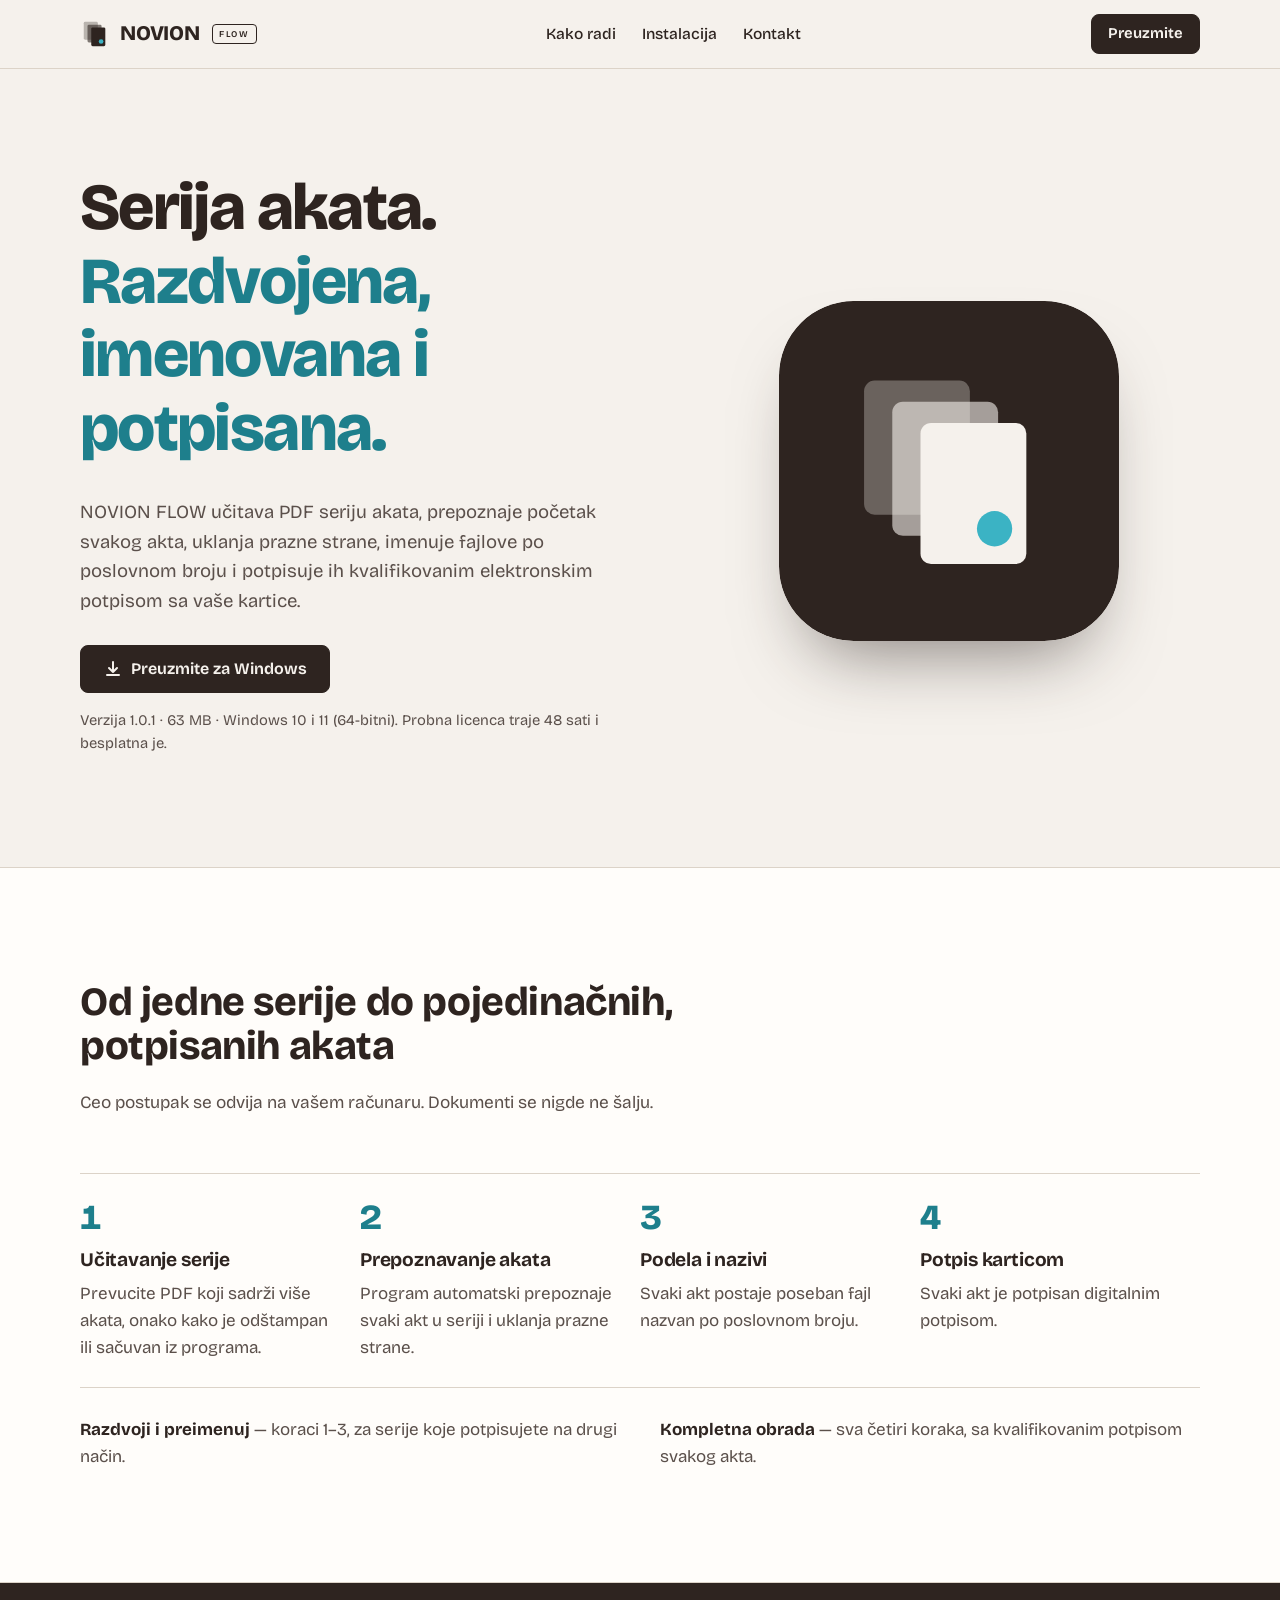
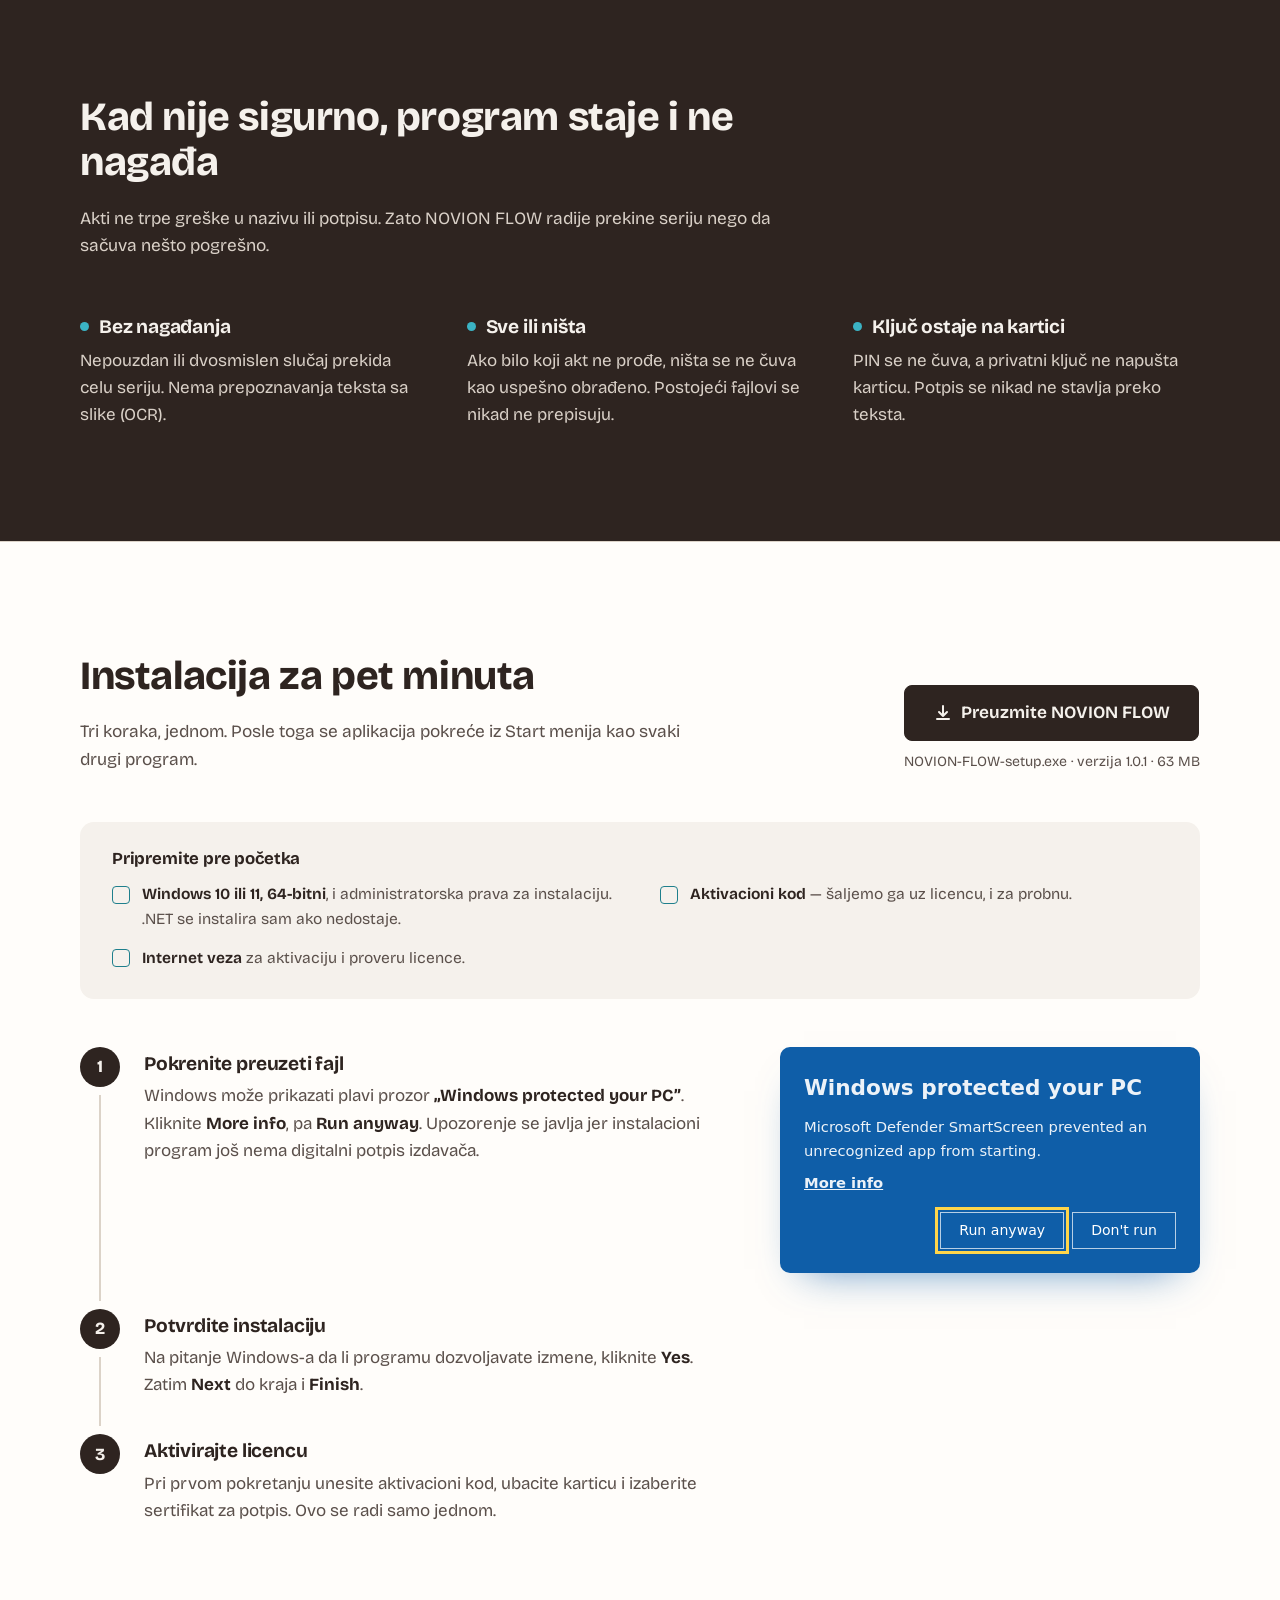
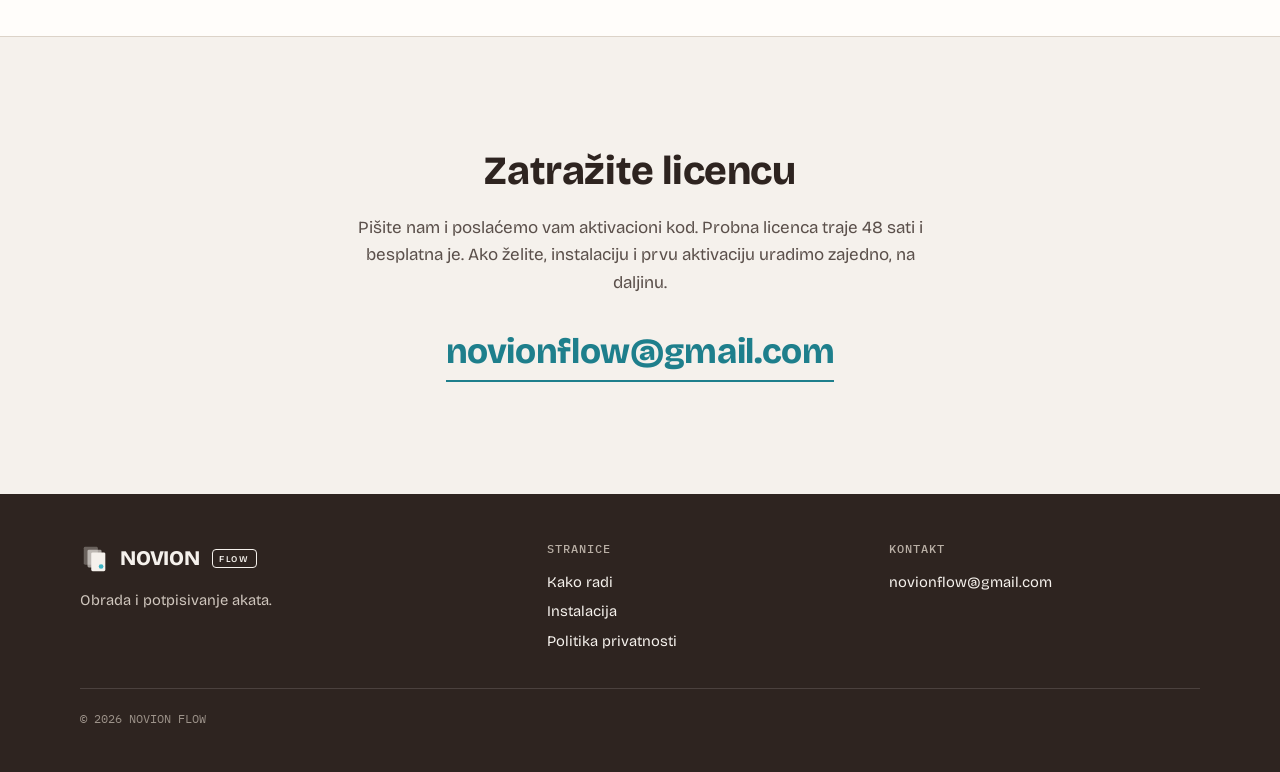
==== commit 4f1f9eeb: "Nova verzija sajta" ====
--- a/index.html
+++ b/index.html
@@ -1,20 +1,19 @@
 <!doctype html>
 <!--
   NOVION FLOW — početna stranica.
-  Pre objave zameniti sve što je označeno klasom "dopuniti" (cene):
-  pretraga po reči  dopuniti  u index.html i privatnost.html.
+  Pre objave zameniti sve što je označeno klasom "dopuniti": pretraga po reči  dopuniti  u privatnost.html.
   Download: link .../releases/latest/download/NOVION-FLOW-setup.exe uvek vodi na najnoviji GitHub Release
   (fajl u release-u mora da se zove tačno NOVION-FLOW-setup.exe). Uz novu verziju ažurirati broj verzije i
-  veličinu (pretraga po  1.0.1 ) i SHA-256 u odeljku "Instalacija".
+  veličinu (pretraga po  1.0.1 ).
 -->
 <html lang="sr-Latn">
   <head>
     <meta charset="utf-8" />
     <meta name="viewport" content="width=device-width, initial-scale=1" />
-    <title>NOVION FLOW — obrada i potpisivanje izvršiteljskih akata</title>
+    <title>NOVION FLOW — obrada i potpisivanje akata</title>
     <meta
       name="description"
-      content="NOVION FLOW je Windows aplikacija za javne izvršitelje: razdvaja PDF seriju na akte, imenuje ih po poslovnom broju i potpisuje kvalifikovanim elektronskim potpisom sa kartice."
+      content="NOVION FLOW je Windows aplikacija koja razdvaja PDF seriju na akte, imenuje ih po poslovnom broju i potpisuje kvalifikovanim elektronskim potpisom sa kartice."
     />
     <meta name="theme-color" content="#2E2420" />
     <link rel="icon" type="image/svg+xml" href="assets/simbol.svg" />
@@ -23,7 +22,7 @@
     <link rel="preload" href="assets/fonts/bricolage-latin.woff2" as="font" type="font/woff2" crossorigin />
     <link rel="stylesheet" href="assets/stil.css" />
     <meta property="og:title" content="NOVION FLOW" />
-    <meta property="og:description" content="Serije izvršiteljskih akata — razdvojene, imenovane i potpisane." />
+    <meta property="og:description" content="Serije akata — razdvojene, imenovane i potpisane." />
     <meta property="og:image" content="https://novionflow.rs/assets/ikonica-256.png" />
     <meta property="og:url" content="https://novionflow.rs/" />
     <meta property="og:locale" content="sr_RS" />
@@ -40,9 +39,7 @@
         <nav aria-label="Glavni meni">
           <ul class="meni">
             <li><a href="#kako-radi">Kako radi</a></li>
-            <li><a href="#licence">Licence</a></li>
             <li><a href="#instalacija">Instalacija</a></li>
-            <li><a href="#pitanja">Pitanja</a></li>
             <li><a href="#kontakt">Kontakt</a></li>
           </ul>
         </nav>
@@ -56,7 +53,7 @@
           <div>
             <h1>Serija akata. <em>Razdvojena, imenovana i potpisana.</em></h1>
             <p class="podnaslov">
-              NOVION FLOW učitava PDF seriju izvršiteljskih akata, prepoznaje početak svakog akta, uklanja prazne
+              NOVION FLOW učitava PDF seriju akata, prepoznaje početak svakog akta, uklanja prazne
               strane, imenuje fajlove po poslovnom broju i potpisuje ih kvalifikovanim elektronskim potpisom sa vaše
               kartice.
             </p>
@@ -67,34 +64,24 @@
                 ><svg viewBox="0 0 20 20" aria-hidden="true"><path d="M10 3v10m0 0-4-4m4 4 4-4M4 16h12" /></svg
                 >Preuzmite za Windows</a
               >
-              <a class="dugme dugme-sporedno" href="#kontakt">Zatražite probnu licencu</a>
             </div>
             <p class="napomena-uvod">
-              Verzija 1.0.1 · 63 MB · Windows 10 i 11 (64-bitni). Probna licenca traje 120 sati i besplatna je.
+              Verzija 1.0.1 · 63 MB · Windows 10 i 11 (64-bitni). Probna licenca traje 48 sati i besplatna je.
             </p>
           </div>
 
-          <figure class="tok" aria-label="Primer: jedna PDF serija postaje tri potpisana akta">
-            <div class="tok-red">
-              <div class="serija" aria-hidden="true"><span></span><span></span><span></span></div>
-              <p class="serija-natpis">
-                <strong>serija-03-11.pdf</strong>
-                38 strana · 3 akta · 2 prazne strane
-              </p>
-            </div>
-            <div class="strelica" aria-hidden="true"></div>
-            <ul class="akti">
-              <li>
-                <span class="naziv"><span>ИИВК 112-2026.pdf</span></span><span class="potpisano">potpisano</span>
-              </li>
-              <li>
-                <span class="naziv"><span>И.Ив 3487-2025.pdf</span></span><span class="potpisano">potpisano</span>
-              </li>
-              <li>
-                <span class="naziv"><span>ИИ 905-2026.pdf</span></span><span class="potpisano">potpisano</span>
-              </li>
-            </ul>
-            <figcaption class="tok-podnozje">Poslovni broj ostaje u izvornom pismu: „/” postaje „-”.</figcaption>
+          <figure class="ikonica-uvod">
+            <svg class="ikonica-anim" viewBox="0 0 64 64" width="320" height="320" role="img" aria-label="Ikonica aplikacije NOVION FLOW">
+              <rect width="64" height="64" rx="14" fill="#2E2420" />
+              <g transform="translate(10.7 11) scale(0.664)">
+                <rect class="list list-1" x="8" y="6" width="30" height="38" rx="3" fill="#F5F1EC" fill-opacity="0.3" />
+                <rect class="list list-2" x="16" y="12" width="30" height="38" rx="3" fill="#F5F1EC" fill-opacity="0.6" />
+                <g class="list list-3">
+                  <rect x="24" y="18" width="30" height="40" rx="3" fill="#F5F1EC" />
+                  <circle class="pecat" cx="45" cy="48" r="5" fill="#3BB3C4" />
+                </g>
+              </g>
+            </svg>
           </figure>
         </div>
       </section>
@@ -115,24 +102,21 @@
               <span class="broj">2</span>
               <h3>Prepoznavanje akata</h3>
               <p>
-                Početak akta se utvrđuje tek kad se poklope grb, zaglavlje i poslovni broj. Prazne strane se
-                uklanjaju.
+                Program automatski prepoznaje svaki akt u seriji i uklanja prazne strane.
               </p>
             </li>
             <li>
               <span class="broj">3</span>
               <h3>Podela i nazivi</h3>
               <p>
-                Svaki akt postaje poseban fajl nazvan po poslovnom broju:
-                <span class="primer">ИИВК 1/2025</span> → <span class="primer">ИИВК 1-2025.pdf</span>
+                Svaki akt postaje poseban fajl nazvan po poslovnom broju.
               </p>
             </li>
             <li>
               <span class="broj">4</span>
               <h3>Potpis karticom</h3>
               <p>
-                Vidljiv potpis „Digitally signed by IME PREZIME” sa datumom, gore na prvoj ili dole na poslednjoj
-                strani.
+                Svaki akt je potpisan digitalnim potpisom.
               </p>
             </li>
           </ol>
@@ -148,7 +132,7 @@
           <div class="uvod-sekcije">
             <h2>Kad nije sigurno, program staje i ne nagađa</h2>
             <p>
-              Izvršiteljski akti ne trpe greške u nazivu ili potpisu. Zato NOVION FLOW radije prekine seriju nego da
+              Akti ne trpe greške u nazivu ili potpisu. Zato NOVION FLOW radije prekine seriju nego da
               sačuva nešto pogrešno.
             </p>
           </div>
@@ -167,45 +151,6 @@
             <div class="nacelo">
               <h3>Ključ ostaje na kartici</h3>
               <p>PIN se ne čuva, a privatni ključ ne napušta karticu. Potpis se nikad ne stavlja preko teksta.</p>
-            </div>
-            <div class="nacelo">
-              <h3>Samo vaši akti</h3>
-              <p>
-                Potpisuju se samo akti koji pripadaju vlasniku licence. Dokumenti i poslovni brojevi se ne šalju na
-                server.
-              </p>
-            </div>
-          </div>
-        </div>
-      </section>
-
-      <section class="sekcija" id="licence">
-        <div class="omotac">
-          <div class="uvod-sekcije">
-            <h2>Licenca je vezana za izvršitelja i njegovu karticu</h2>
-            <p>
-              Aktivira se jednokratnim kodom koji dobijate od nas. Obnova ne traži ponovnu instalaciju; plaćanje ide po
-              predračunu, van aplikacije.
-            </p>
-          </div>
-          <div class="licence">
-            <div class="licenca">
-              <h3>Probna</h3>
-              <p class="trajanje">120 sati</p>
-              <p>Puna funkcionalnost, na vašim serijama.</p>
-              <p class="cena">Bez naknade</p>
-            </div>
-            <div class="licenca">
-              <h3>Mesečna</h3>
-              <p class="trajanje">1 mesec</p>
-              <p>Jedan kalendarski mesec od aktivacije ili obnove.</p>
-              <p class="cena"><span class="dopuniti">Cena na upit</span></p>
-            </div>
-            <div class="licenca">
-              <h3>Godišnja</h3>
-              <p class="trajanje">12 meseci</p>
-              <p>Za kancelarije koje NOVION FLOW koriste svakodnevno.</p>
-              <p class="cena"><span class="dopuniti">Cena na upit</span></p>
             </div>
           </div>
         </div>
@@ -235,10 +180,6 @@
               <li>
                 <strong>Windows 10 ili 11, 64-bitni</strong>, i administratorska prava za instalaciju. .NET se
                 instalira sam ako nedostaje.
-              </li>
-              <li>
-                <strong>Kartica sa kvalifikovanim sertifikatom za potpis</strong> u čitaču, sa instaliranim softverom
-                izdavaoca. Podržan MUP Srbije (lična karta); Pošta i Halcom su u završnom testiranju.
               </li>
               <li><strong>Aktivacioni kod</strong> — šaljemo ga uz licencu, i za probnu.</li>
               <li><strong>Internet veza</strong> za aktivaciju i proveru licence.</li>
@@ -285,135 +226,19 @@
               </div>
             </li>
           </ol>
-
-          <details class="otisak">
-            <summary>Provera instalacionog programa (SHA-256)</summary>
-            <p>
-              Otisak: <code>527754176F6C195D107FCB7323650B434E0F626978979D1AAFD6D88FC0174A6D</code><br />
-              U PowerShell-u: <code>Get-FileHash .\NOVION-FLOW-setup.exe</code> — vrednost mora biti ista.
-            </p>
-          </details>
-        </div>
-      </section>
-
-      <section class="sekcija" id="pitanja">
-        <div class="omotac dve-kolone">
-          <h2>Česta pitanja</h2>
-          <div class="pitanja">
-            <details>
-              <summary>Nema dugmeta „Run anyway”.</summary>
-              <p>
-                Prvo kliknite <strong>More info</strong> — dugme se pojavljuje tek tada. Ako ga ni onda nema, računar
-                ima pravilo koje blokira nepotpisane programe; javite nam se ili zamolite osobu koja održava računare
-                da pokrene instalaciju.
-              </p>
-            </details>
-            <details>
-              <summary>Nemam administratorska prava.</summary>
-              <p>
-                Instalaciju jednom pokreće neko sa administratorskim nalogom. Posle toga aplikaciju pokrećete i
-                aktivirate sa svog, običnog naloga.
-              </p>
-            </details>
-            <details>
-              <summary>Aplikacija ne vidi moju karticu.</summary>
-              <p>
-                Proverite da je kartica u čitaču i da je instaliran softver izdavaoca kartice, tako da se sertifikat
-                vidi u Windows-u. Koristi se sertifikat za potpis; sertifikat za prijavu sa lične karte nije dovoljan.
-              </p>
-            </details>
-            <details>
-              <summary>Kako da instaliram novu verziju?</summary>
-              <p>
-                Preuzmite instalacioni program sa ove stranice i pokrenite ga preko postojeće instalacije. Aktivacija
-                i podešavanja ostaju; aplikacija se ne ažurira sama, pa vas obaveštavamo o novim verzijama.
-              </p>
-            </details>
-            <details>
-              <summary>Šta ako deinstaliram aplikaciju?</summary>
-              <p>
-                Uklanja se samo program. Aktivacija ostaje na računaru, pa ponovna instalacija ne traži novi kod.
-              </p>
-            </details>
-            <details>
-              <summary>Da li se moji dokumenti šalju negde?</summary>
-              <p>
-                Ne. Obrada i potpis se rade na vašem računaru. Server dobija samo proveru licence i zbirni broj
-                obrađenih akata, bez naziva fajlova, poslovnih brojeva i sadržaja.
-                <a href="privatnost.html">Politika privatnosti</a>
-              </p>
-            </details>
-          </div>
-        </div>
-      </section>
-
-      <section class="sekcija sekcija-svetla" id="kontakt">
+        </div>
+      </section>
+
+      <section class="sekcija" id="kontakt">
         <div class="omotac kontakt">
-          <div>
-            <h2>Zatražite licencu</h2>
-            <p>
-              Popunite formu i poslaćemo vam aktivacioni kod. Probna licenca traje 120 sati i besplatna je. Ako želite, instalaciju i prvu aktivaciju uradimo zajedno, na daljinu.
-            </p>
-            <p class="kontakt-podaci">
-              Radije pišete sami? <a href="mailto:novionflow@gmail.com">novionflow@gmail.com</a>
-            </p>
-          </div>
-
-          <!-- Web3Forms: access_key iz web3forms.com, vezan za novionflow@gmail.com. -->
-          <form class="forma" action="https://api.web3forms.com/submit" method="POST" accept-charset="UTF-8">
-            <input type="hidden" name="access_key" value="0fe5dfb2-a47b-4a94-816b-f6a04c62e371" />
-            <input type="hidden" name="subject" value="NOVION FLOW — zahtev za licencu" />
-            <input type="hidden" name="from_name" value="novionflow.rs" />
-            <input type="hidden" name="redirect" value="https://novionflow.rs/hvala.html" />
-            <input type="checkbox" name="botcheck" class="zamka" tabindex="-1" autocomplete="off" aria-hidden="true" />
-
-            <div class="polje">
-              <label for="f-ime">Ime i prezime izvršitelja</label>
-              <input id="f-ime" name="Ime i prezime" autocomplete="name" required maxlength="120" />
-            </div>
-            <div class="polja-red">
-              <div class="polje">
-                <label for="f-email">E-pošta</label>
-                <input id="f-email" name="email" type="email" autocomplete="email" required maxlength="160" />
-              </div>
-              <div class="polje">
-                <label for="f-tel">Telefon <span class="opciono">(opciono)</span></label>
-                <input id="f-tel" name="Telefon" type="tel" autocomplete="tel" maxlength="40" />
-              </div>
-            </div>
-            <div class="polja-red">
-              <div class="polje">
-                <label for="f-licenca">Licenca</label>
-                <select id="f-licenca" name="Licenca">
-                  <option>Probna (120 sati)</option>
-                  <option>Mesečna</option>
-                  <option>Godišnja</option>
-                </select>
-              </div>
-              <div class="polje">
-                <label for="f-kartica">Kartica za potpis</label>
-                <select id="f-kartica" name="Kartica">
-                  <option>MUP Srbije (lična karta)</option>
-                  <option>Pošta</option>
-                  <option>Halcom</option>
-                  <option>Ne znam</option>
-                </select>
-              </div>
-            </div>
-            <div class="polje">
-              <label for="f-poruka">Poruka <span class="opciono">(opciono)</span></label>
-              <textarea id="f-poruka" name="Poruka" rows="3" maxlength="2000"></textarea>
-            </div>
-            <label class="izbor">
-              <input type="checkbox" name="Pomoć oko instalacije" value="Da" />
-              Želim pomoć oko instalacije i prve aktivacije na daljinu
-            </label>
-            <button class="dugme dugme-glavno" type="submit">Pošaljite zahtev</button>
-            <p class="forma-napomena">
-              Podatke koristimo samo da bismo vam odgovorili i izdali licencu.
-              <a href="privatnost.html#kontakt-forma">Politika privatnosti</a>
-            </p>
-          </form>
+          <h2>Zatražite licencu</h2>
+          <p>
+            Pišite nam i poslaćemo vam aktivacioni kod. Probna licenca traje 48 sati i besplatna je. Ako želite,
+            instalaciju i prvu aktivaciju uradimo zajedno, na daljinu.
+          </p>
+          <a class="kontakt-mejl" href="mailto:novionflow@gmail.com?subject=NOVION%20FLOW%20%E2%80%94%20zahtev%20za%20licencu"
+            >novionflow@gmail.com</a
+          >
         </div>
       </section>
     </main>
@@ -425,14 +250,13 @@
             <img src="assets/simbol-krem.svg" alt="" width="30" height="30" />
             NOVION<span class="jezicak">FLOW</span>
           </a>
-          <p>Obrada i potpisivanje izvršiteljskih akata.</p>
+          <p>Obrada i potpisivanje akata.</p>
         </div>
         <div>
           <h2>Stranice</h2>
           <ul>
             <li><a href="#kako-radi">Kako radi</a></li>
             <li><a href="#instalacija">Instalacija</a></li>
-            <li><a href="#pitanja">Česta pitanja</a></li>
             <li><a href="privatnost.html">Politika privatnosti</a></li>
           </ul>
         </div>
--- a/assets/stil.css
+++ b/assets/stil.css
@@ -355,137 +355,67 @@
   stroke-linejoin: round;
 }
 
-/* ilustracija: serija -> akti */
-.tok {
-  margin: 0;
-  background: var(--espreso);
-  color: var(--krem);
-  border-radius: 16px;
-  padding: clamp(20px, 3vw, 32px);
-  box-shadow: 0 30px 60px -30px rgba(46, 36, 32, 0.45);
-}
-.tok-red {
-  display: grid;
-  grid-template-columns: auto 1fr;
-  gap: 18px;
-  align-items: center;
-}
-.serija {
-  position: relative;
-  width: 92px;
-  height: 120px;
-}
-.serija span {
-  position: absolute;
-  width: 72px;
-  height: 96px;
-  border-radius: 5px;
-  background: var(--krem);
-}
-.serija span:nth-child(1) {
-  left: 0;
-  top: 0;
-  opacity: 0.3;
-}
-.serija span:nth-child(2) {
-  left: 10px;
-  top: 12px;
-  opacity: 0.6;
-}
-.serija span:nth-child(3) {
-  left: 20px;
-  top: 24px;
-}
-.serija-natpis {
-  font-family: var(--mono);
-  font-size: 0.82rem;
-  color: #cfc6bd;
-  line-height: 1.5;
-}
-.serija-natpis strong {
-  color: var(--krem);
-  font-weight: 500;
+/* velika ikonica aplikacije */
+.ikonica-uvod {
+  margin: 0;
+  display: flex;
+  justify-content: center;
+}
+.ikonica-uvod svg {
   display: block;
-}
-.strelica {
-  height: 26px;
-  margin: 14px 0 14px 44px;
-  border-left: 2px dashed rgba(245, 241, 236, 0.35);
-}
-.akti {
-  list-style: none;
-  margin: 0;
-  padding: 0;
-  display: grid;
-  gap: 10px;
-}
-.akti li {
-  display: flex;
-  align-items: center;
-  justify-content: space-between;
-  gap: 12px;
-  background: rgba(245, 241, 236, 0.07);
-  border: 1px solid rgba(245, 241, 236, 0.14);
-  border-radius: 8px;
-  padding: 11px 14px;
-  font-family: var(--mono);
-  font-size: 0.86rem;
-}
-.akti .naziv {
-  display: flex;
-  align-items: center;
-  gap: 10px;
-  min-width: 0;
-  flex: 1;
-}
-@media (max-width: 420px) {
-  .akti li {
-    padding: 10px 12px;
-    font-size: 0.8rem;
-  }
-  .serija {
-    width: 72px;
-    height: 100px;
-  }
-  .serija span {
-    width: 56px;
-    height: 76px;
-  }
-}
-.akti .naziv::before {
-  content: "";
-  flex: none;
-  width: 14px;
-  height: 18px;
-  border-radius: 2px;
-  background: var(--krem);
-}
-.akti .naziv span {
-  overflow: hidden;
-  text-overflow: ellipsis;
-  white-space: nowrap;
-}
-.potpisano {
-  flex: none;
-  display: inline-flex;
-  align-items: center;
-  gap: 6px;
-  color: var(--cijan);
-  font-size: 0.74rem;
-  letter-spacing: 0.04em;
-}
-.potpisano::before {
-  content: "";
-  width: 8px;
-  height: 8px;
-  border-radius: 50%;
-  background: var(--cijan);
-}
-.tok-podnozje {
-  margin-top: 16px;
-  font-family: var(--mono);
-  font-size: 0.74rem;
-  color: #b9afa5;
+  width: min(100%, 340px);
+  height: auto;
+  border-radius: 22%;
+  box-shadow: 0 40px 70px -30px rgba(46, 36, 32, 0.55);
+}
+@media (max-width: 900px) {
+  .ikonica-uvod svg {
+    width: min(60%, 240px);
+  }
+}
+
+/* animacija: listovi se razdvoje, poslednji dobije pečat, pa se vrate u snop */
+.ikonica-anim .list {
+  transform-box: fill-box;
+  transform-origin: 50% 100%;
+  animation: 7s cubic-bezier(0.45, 0, 0.25, 1) infinite;
+}
+.ikonica-anim .list-1 {
+  animation-name: list-1;
+}
+.ikonica-anim .list-2 {
+  animation-name: list-2;
+}
+.ikonica-anim .list-3 {
+  animation-name: list-3;
+}
+.ikonica-anim .pecat {
+  transform-box: fill-box;
+  transform-origin: center;
+  animation: pecat 7s ease-out infinite;
+}
+@keyframes list-1 {
+  0%, 12%, 82%, 100% { transform: none; }
+  32%, 62% { transform: translate(-7px, -2px) rotate(-9deg); }
+}
+@keyframes list-2 {
+  0%, 12%, 82%, 100% { transform: none; }
+  32%, 62% { transform: translate(-2px, -1px) rotate(-2deg); }
+}
+@keyframes list-3 {
+  0%, 12%, 82%, 100% { transform: none; }
+  32%, 62% { transform: translate(4px, 1px) rotate(5deg); }
+}
+@keyframes pecat {
+  0%, 26%, 47%, 100% { transform: scale(1); }
+  32%, 36% { transform: scale(0); }
+  42% { transform: scale(1.35); }
+}
+@media (prefers-reduced-motion: reduce) {
+  .ikonica-anim .list,
+  .ikonica-anim .pecat {
+    animation: none;
+  }
 }
 
 /* --- sekcije --- */
@@ -544,15 +474,6 @@
 .koraci p {
   color: var(--tekst-2);
 }
-.primer {
-  font-family: var(--mono);
-  font-size: 0.86rem;
-  background: var(--krem);
-  border-radius: 4px;
-  padding: 1px 6px;
-  white-space: nowrap;
-}
-
 /* režimi (ispod koraka) */
 .rezimi {
   display: grid;
@@ -598,7 +519,7 @@
   margin: 0;
 }
 
-/* zahtevi i licence */
+/* dve kolone */
 .dve-kolone {
   display: grid;
   grid-template-columns: 1fr 1fr;
@@ -608,46 +529,6 @@
   .dve-kolone {
     grid-template-columns: 1fr;
   }
-}
-.licence {
-  display: grid;
-  grid-template-columns: repeat(3, 1fr);
-  gap: 16px;
-}
-@media (max-width: 820px) {
-  .licence {
-    grid-template-columns: 1fr;
-  }
-}
-.licenca {
-  background: var(--papir);
-  border: 1px solid var(--linija);
-  border-radius: 14px;
-  padding: 26px;
-  display: flex;
-  flex-direction: column;
-}
-.licenca h3 {
-  font-size: 1rem;
-  font-weight: 650;
-  color: var(--tekst-2);
-  margin: 0;
-}
-.licenca .trajanje {
-  font-size: 2rem;
-  font-weight: 800;
-  letter-spacing: -0.02em;
-  margin: 6px 0 4px;
-}
-.licenca p {
-  color: var(--tekst-2);
-  flex: 1;
-}
-.licenca .cena {
-  font-weight: 650;
-  font-size: 0.95rem;
-  color: var(--tamni-cijan);
-  margin: 0;
 }
 /* instalacija */
 .instalacija-glava {
@@ -829,202 +710,29 @@
   outline: 3px solid #ffd54a;
   outline-offset: 2px;
 }
-.otisak {
-  margin-top: clamp(32px, 5vw, 48px);
-  padding-top: 16px;
-  border-top: 1px solid var(--linija);
-  font-size: 0.9rem;
-  color: var(--tekst-2);
-}
-.otisak summary {
-  cursor: pointer;
-  width: fit-content;
-  color: var(--tamni-cijan);
-  font-weight: 600;
-}
-.otisak p {
-  margin: 12px 0 0;
-}
-.otisak code {
-  font-family: var(--mono);
-  font-size: 0.8rem;
-  word-break: break-all;
-}
-
-/* česta pitanja */
-#pitanja .dve-kolone {
-  grid-template-columns: 0.7fr 1.3fr;
-}
-@media (max-width: 820px) {
-  #pitanja .dve-kolone {
-    grid-template-columns: 1fr;
-  }
-}
-.pitanja {
-  border-top: 1px solid var(--linija);
-}
-.pitanja details {
-  border-bottom: 1px solid var(--linija);
-}
-.pitanja summary {
-  list-style: none;
-  cursor: pointer;
-  display: flex;
-  justify-content: space-between;
-  align-items: center;
-  gap: 16px;
-  padding: 18px 0;
-  font-weight: 650;
-  font-size: 1.05rem;
-}
-.pitanja summary::-webkit-details-marker {
-  display: none;
-}
-.pitanja summary::after {
-  content: "";
-  flex: none;
-  width: 10px;
-  height: 10px;
-  border-right: 2px solid var(--tamni-cijan);
-  border-bottom: 2px solid var(--tamni-cijan);
-  transform: translateY(-3px) rotate(45deg);
-  transition: transform 0.2s cubic-bezier(0.22, 1, 0.36, 1);
-}
-.pitanja details[open] summary::after {
-  transform: translateY(2px) rotate(-135deg);
-}
-.pitanja summary:hover {
-  color: var(--tamni-cijan);
-}
-.pitanja details p {
-  color: var(--tekst-2);
-  margin: 0 0 20px;
-  max-width: 40em;
-}
 
 /* kontakt */
 .kontakt {
-  display: grid;
-  grid-template-columns: 0.85fr 1.15fr;
-  gap: clamp(32px, 5vw, 72px);
-  align-items: start;
-}
-.kontakt > div > p {
-  color: var(--tekst-2);
-  max-width: 30em;
-}
-@media (max-width: 820px) {
-  .kontakt {
-    grid-template-columns: 1fr;
-  }
-}
-.kontakt-podaci {
-  margin-top: 24px;
-}
-
-/* forma za zahtev licence */
-.forma {
-  display: grid;
-  gap: 18px;
-  background: var(--krem);
-  border-radius: 14px;
-  padding: clamp(20px, 3.5vw, 36px);
-}
-.polja-red {
-  display: grid;
-  grid-template-columns: 1fr 1fr;
-  gap: 18px;
-}
-@media (max-width: 520px) {
-  .polja-red {
-    grid-template-columns: 1fr;
-  }
-}
-.polje {
-  display: grid;
-  gap: 6px;
-  min-width: 0;
-}
-.polje label {
-  font-weight: 650;
-  font-size: 0.95rem;
-}
-.opciono {
-  font-weight: 400;
-  color: var(--tekst-2);
-}
-.polje input,
-.polje select,
-.polje textarea {
-  font: inherit;
-  font-size: 1rem;
-  color: var(--tekst);
-  background: var(--papir);
-  border: 1.5px solid var(--linija);
-  border-radius: 8px;
-  padding: 11px 14px;
-  min-height: 48px;
-  width: 100%;
-  transition: border-color 0.15s;
-}
-.polje textarea {
-  resize: vertical;
-  min-height: 96px;
-}
-.polje select {
-  appearance: none;
-  padding-right: 40px;
-  background-image: linear-gradient(45deg, transparent 50%, var(--tamni-cijan) 50%),
-    linear-gradient(135deg, var(--tamni-cijan) 50%, transparent 50%);
-  background-position:
-    right 20px center,
-    right 15px center;
-  background-size: 5px 5px;
-  background-repeat: no-repeat;
-}
-.polje input:hover,
-.polje select:hover,
-.polje textarea:hover {
-  border-color: var(--espreso-60);
-}
-.polje input:focus-visible,
-.polje select:focus-visible,
-.polje textarea:focus-visible {
-  outline: none;
-  border-color: var(--tamni-cijan);
-  box-shadow: 0 0 0 3px color-mix(in srgb, var(--cijan) 30%, transparent);
-}
-.polje input:user-invalid {
-  border-color: #a3261f;
-}
-.izbor {
-  display: flex;
-  gap: 12px;
-  align-items: flex-start;
-  color: var(--tekst-2);
-  cursor: pointer;
-}
-.izbor input {
-  flex: none;
-  width: 20px;
-  height: 20px;
-  margin: 3px 0 0;
-  accent-color: var(--tamni-cijan);
-}
-.forma .dugme {
-  justify-self: start;
-  min-width: 220px;
-}
-.forma-napomena {
-  font-size: 0.88rem;
-  color: var(--tekst-2);
-  margin: 0;
-}
-.zamka {
-  display: none;
-}
-.kontakt-podaci a {
-  font-weight: 650;
+  text-align: center;
+  max-width: 44em;
+}
+.kontakt p {
+  color: var(--tekst-2);
+  margin: 0 auto 28px;
+  max-width: 34em;
+}
+.kontakt-mejl {
+  display: inline-block;
+  font-size: clamp(1.4rem, 4vw, 2.2rem);
+  font-weight: 750;
+  letter-spacing: -0.01em;
+  color: var(--tamni-cijan);
+  text-decoration: none;
+  border-bottom: 2px solid currentColor;
+  overflow-wrap: anywhere;
+}
+.kontakt-mejl:hover {
+  color: var(--espreso);
 }
 
 /* podnožje */
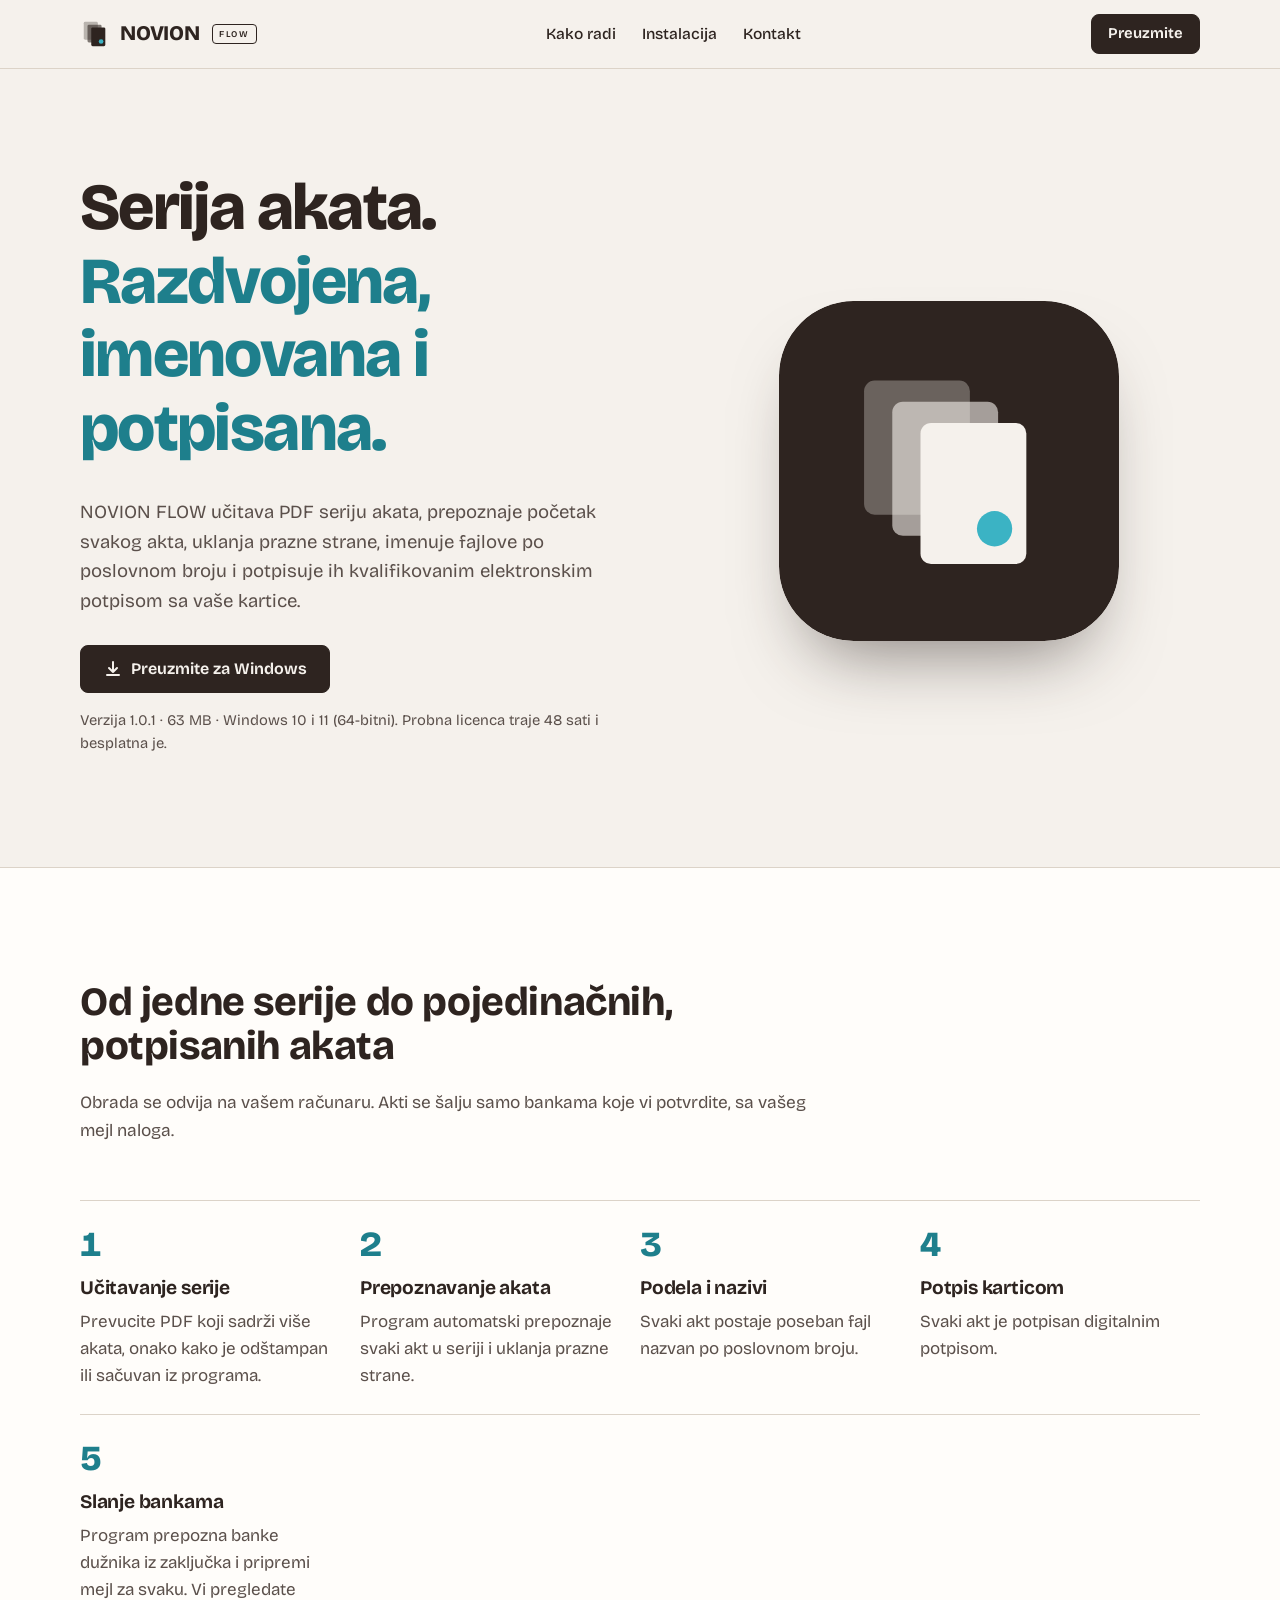
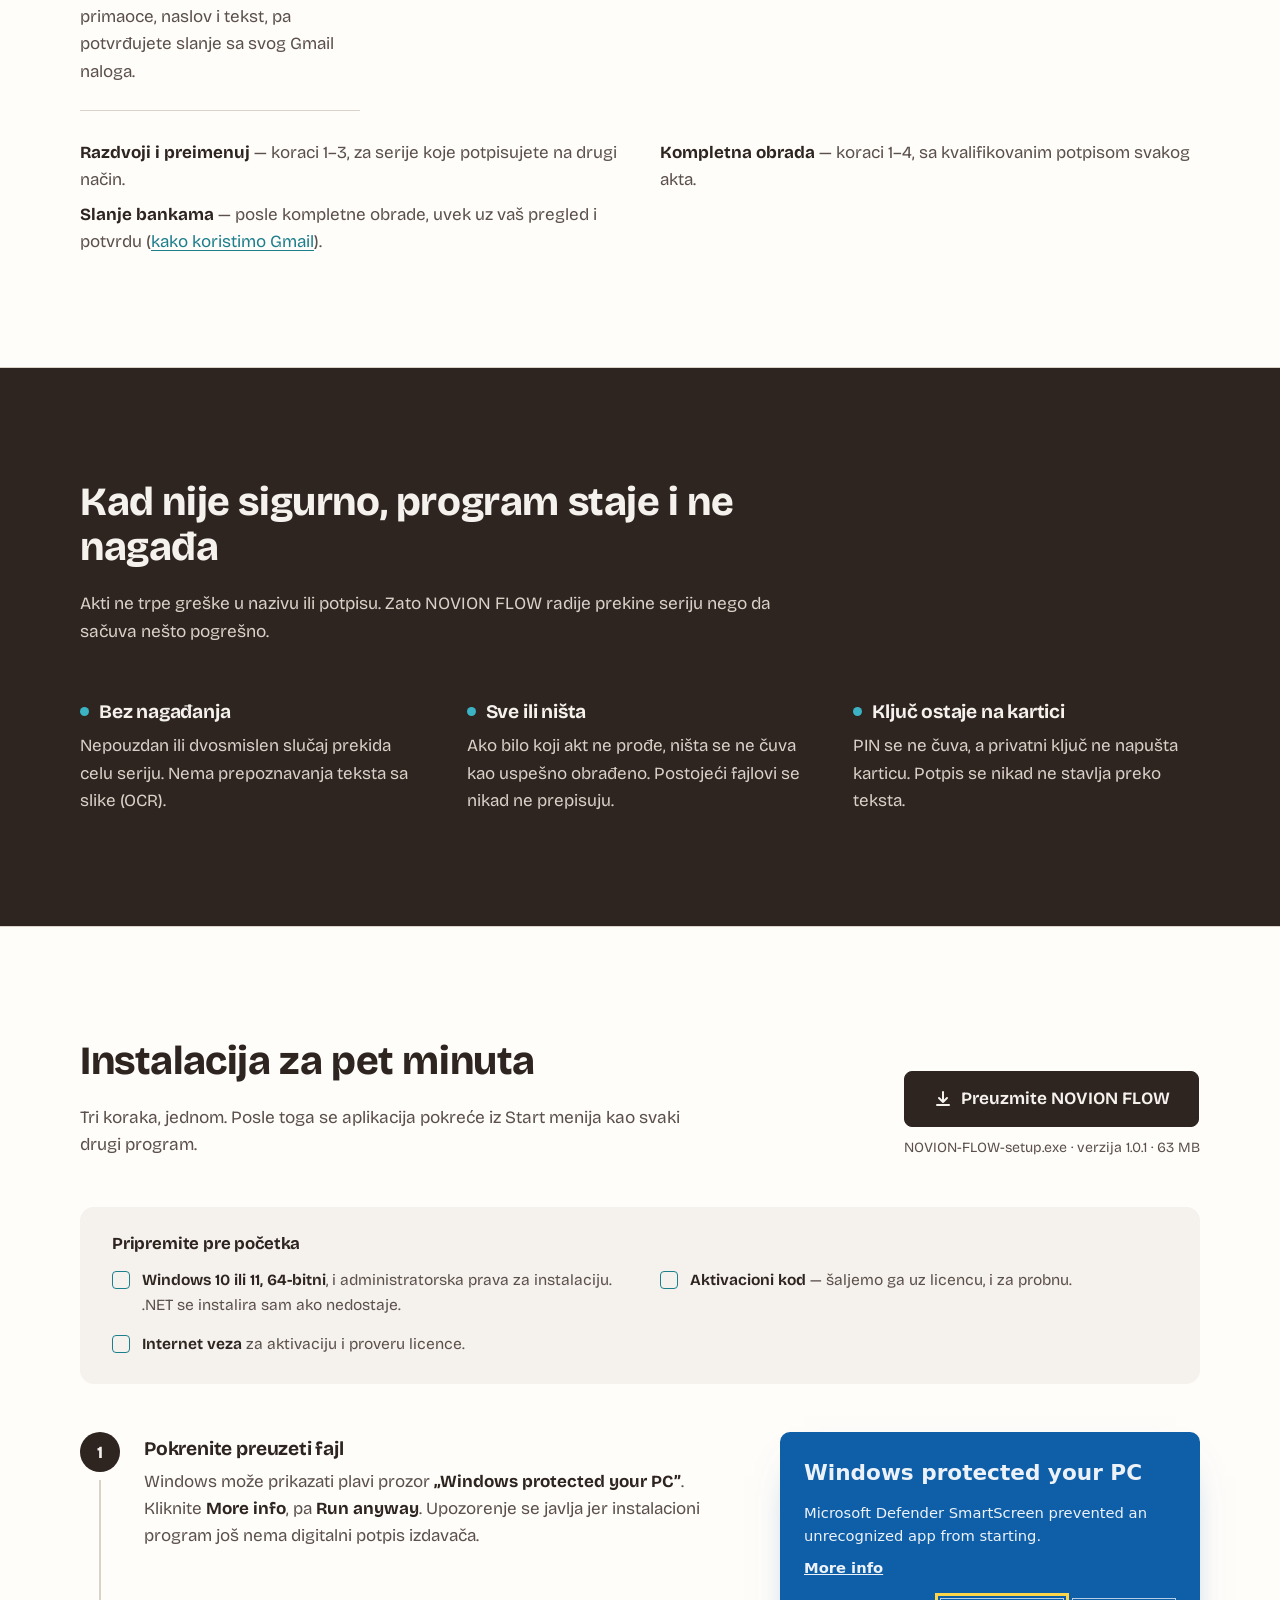
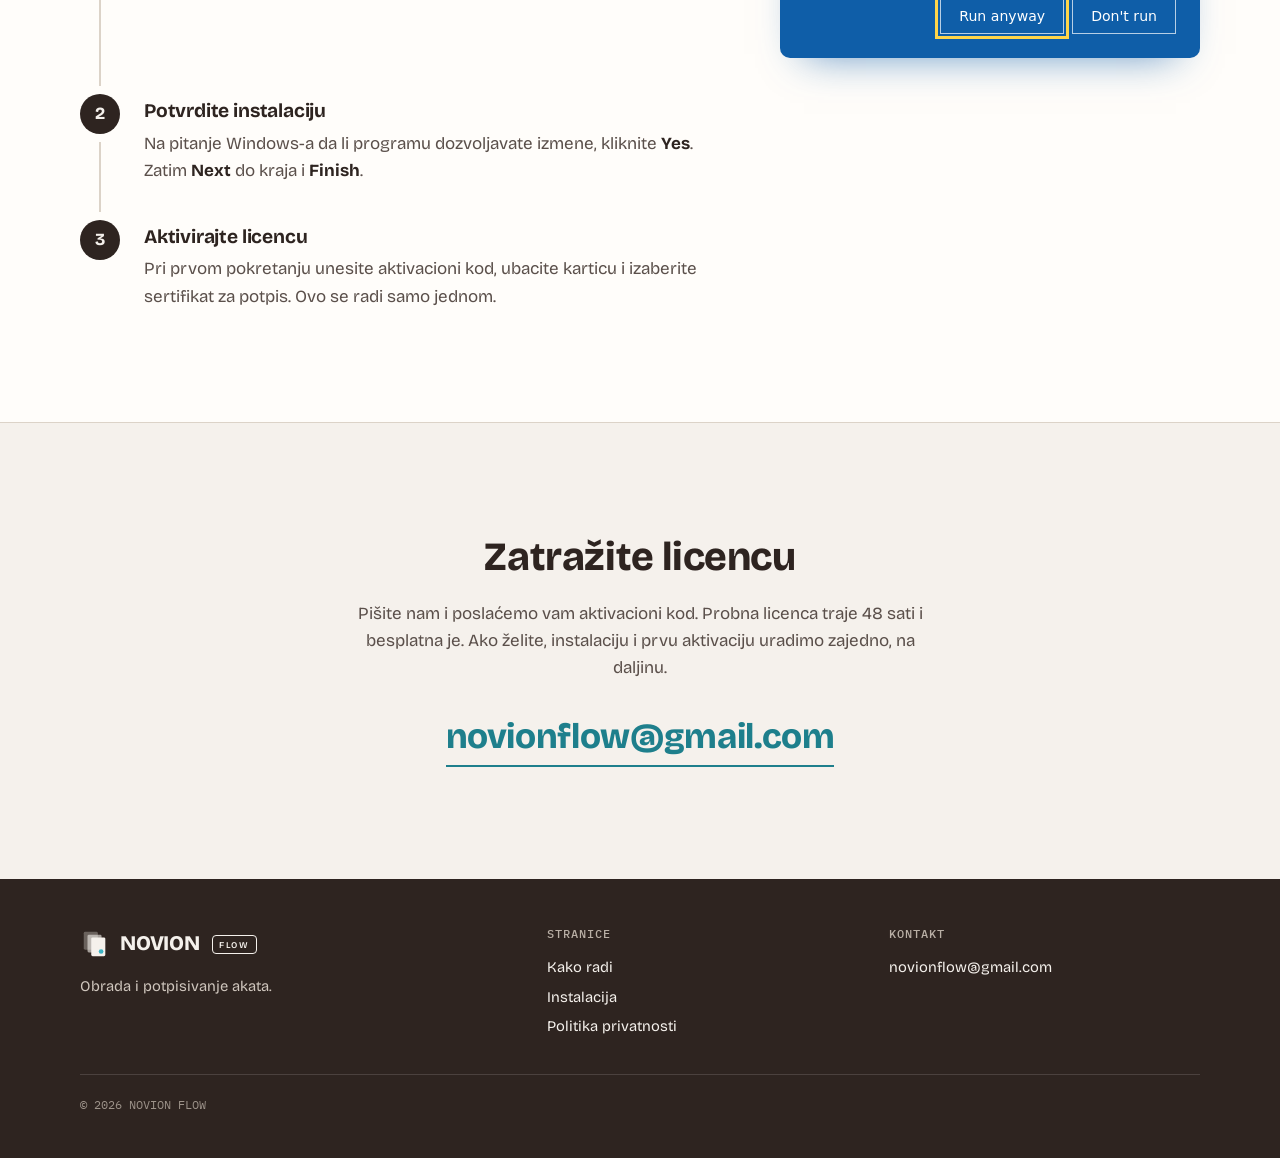
==== commit 57b1e11a: "privatnost.html" ====
--- a/index.html
+++ b/index.html
@@ -90,7 +90,9 @@
         <div class="omotac">
           <div class="uvod-sekcije">
             <h2>Od jedne serije do pojedinačnih, potpisanih akata</h2>
-            <p>Ceo postupak se odvija na vašem računaru. Dokumenti se nigde ne šalju.</p>
+            <p>
+              Obrada se odvija na vašem računaru. Akti se šalju samo bankama koje vi potvrdite, sa vašeg mejl naloga.
+            </p>
           </div>
           <ol class="koraci">
             <li>
@@ -119,10 +121,22 @@
                 Svaki akt je potpisan digitalnim potpisom.
               </p>
             </li>
+            <li>
+              <span class="broj">5</span>
+              <h3>Slanje bankama</h3>
+              <p>
+                Program prepozna banke dužnika iz zaključka i pripremi mejl za svaku. Vi pregledate primaoce, naslov
+                i tekst, pa potvrđujete slanje sa svog Gmail naloga.
+              </p>
+            </li>
           </ol>
           <div class="rezimi">
             <p><strong>Razdvoji i preimenuj</strong> — koraci 1–3, za serije koje potpisujete na drugi način.</p>
-            <p><strong>Kompletna obrada</strong> — sva četiri koraka, sa kvalifikovanim potpisom svakog akta.</p>
+            <p><strong>Kompletna obrada</strong> — koraci 1–4, sa kvalifikovanim potpisom svakog akta.</p>
+            <p>
+              <strong>Slanje bankama</strong> — posle kompletne obrade, uvek uz vaš pregled i potvrdu
+              (<a href="privatnost.html#gmail">kako koristimo Gmail</a>).
+            </p>
           </div>
         </div>
       </section>
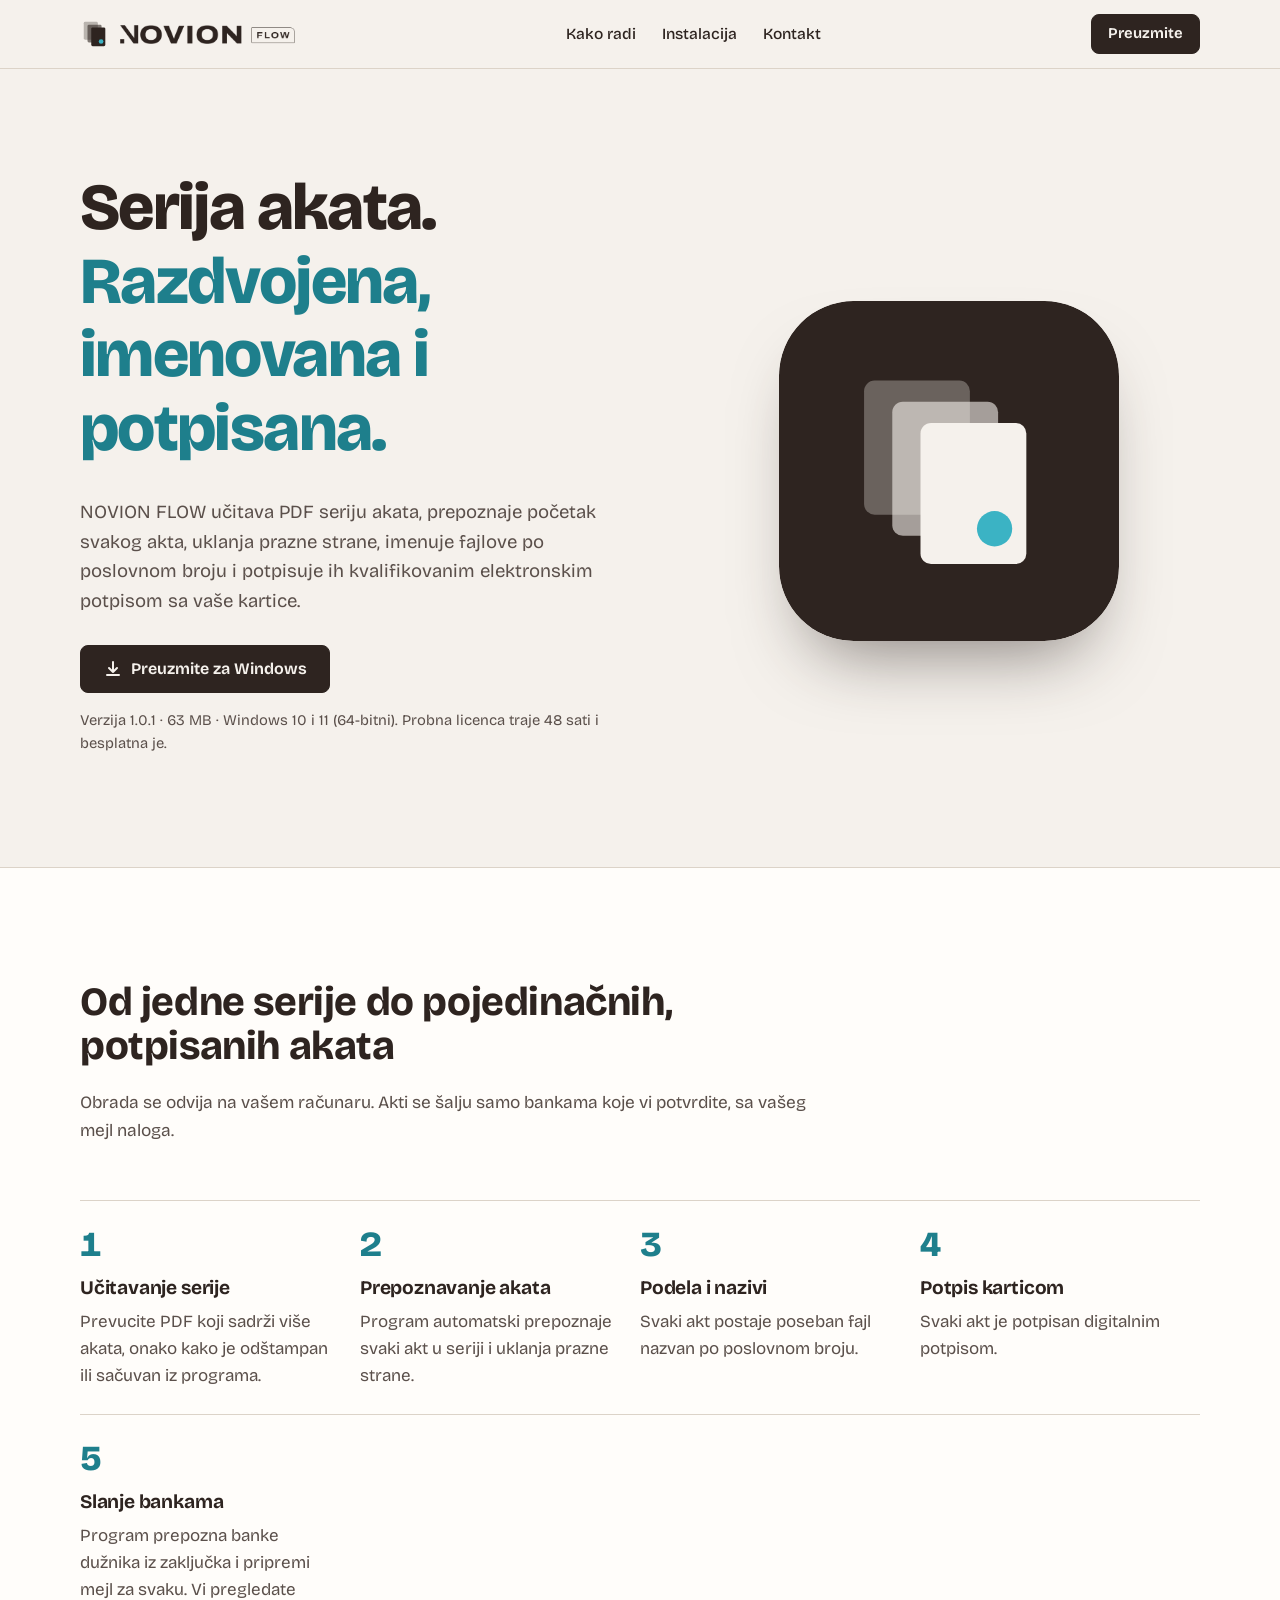
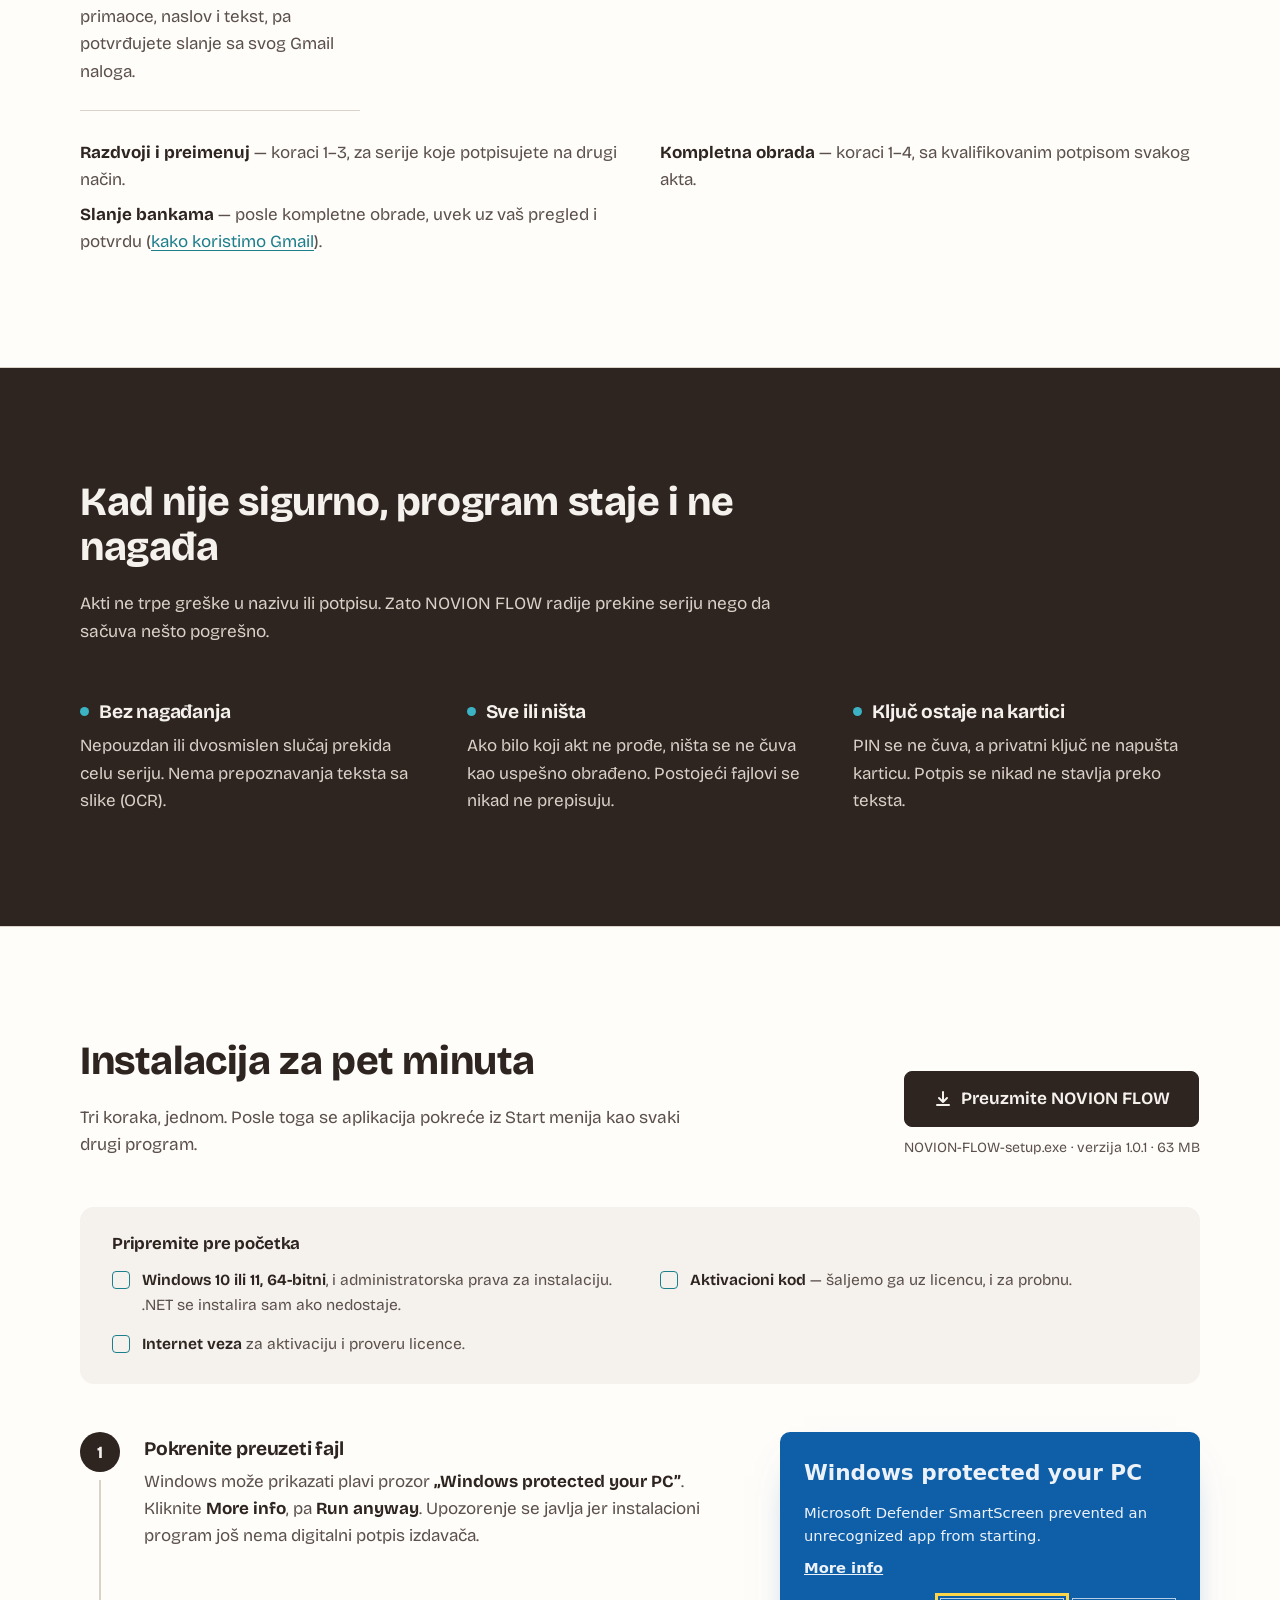
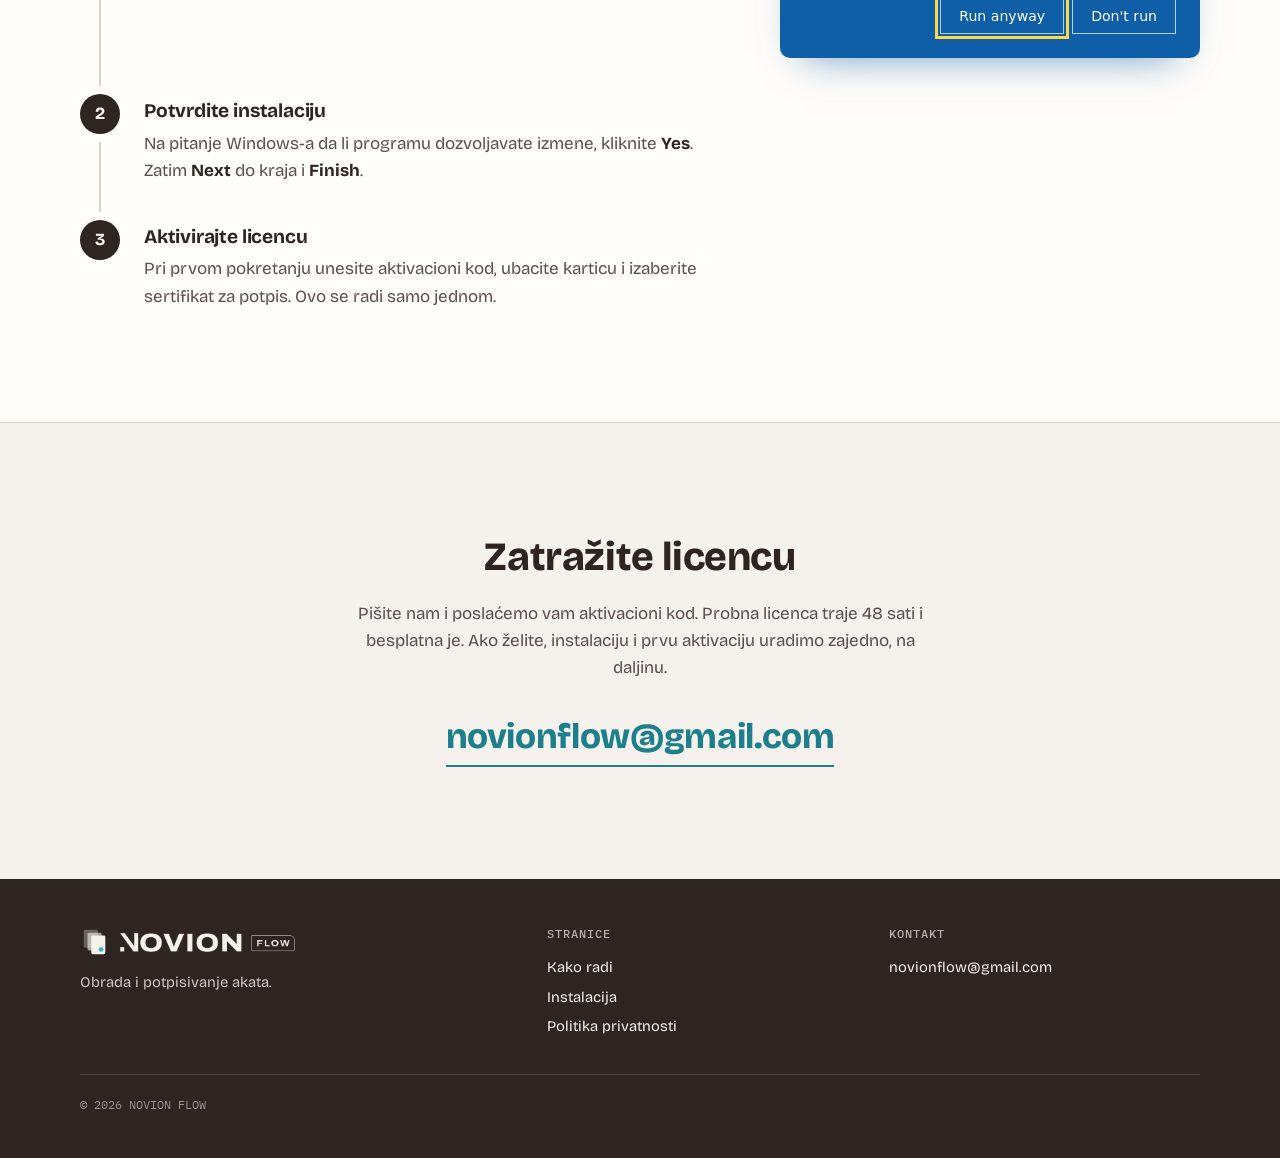
==== commit 39b01a99: "Novi logo" ====
--- a/index.html
+++ b/index.html
@@ -34,7 +34,7 @@
       <div class="omotac">
         <a class="logo" href="./" aria-label="NOVION FLOW, početna">
           <img src="assets/simbol.svg" alt="" width="30" height="30" />
-          NOVION<span class="jezicak">FLOW</span>
+          <span class="natpis" aria-hidden="true"></span>
         </a>
         <nav aria-label="Glavni meni">
           <ul class="meni">
@@ -262,7 +262,7 @@
         <div>
           <a class="logo" href="./" aria-label="NOVION FLOW, početna">
             <img src="assets/simbol-krem.svg" alt="" width="30" height="30" />
-            NOVION<span class="jezicak">FLOW</span>
+            <span class="natpis" aria-hidden="true"></span>
           </a>
           <p>Obrada i potpisivanje akata.</p>
         </div>
--- a/assets/stil.css
+++ b/assets/stil.css
@@ -227,15 +227,16 @@
   width: 30px;
   height: 30px;
 }
-.logo .jezicak {
-  font-family: var(--sans);
-  font-weight: 600;
-  font-size: 0.55rem;
-  letter-spacing: 0.2em;
-  border: 1.5px solid currentColor;
-  border-radius: 4px;
-  padding: 2px 6px 1px;
-  margin-left: 2px;
+/* Natpis „NOVION [FLOW]” (docs/NOVION-FLOW-logo/Najnoviji logo): slika kao maska, boja iz currentColor
+   (espreso u zaglavlju, krem u podnožju). Ime linka daje aria-label. */
+.logo .natpis {
+  display: inline-block;
+  flex: none;
+  width: 175px; /* 19 px visine × odnos slike 1952:212 */
+  height: 19px;
+  background-color: currentColor;
+  -webkit-mask: url("natpis.png") no-repeat center / contain;
+  mask: url("natpis.png") no-repeat center / contain;
 }
 
 .meni {
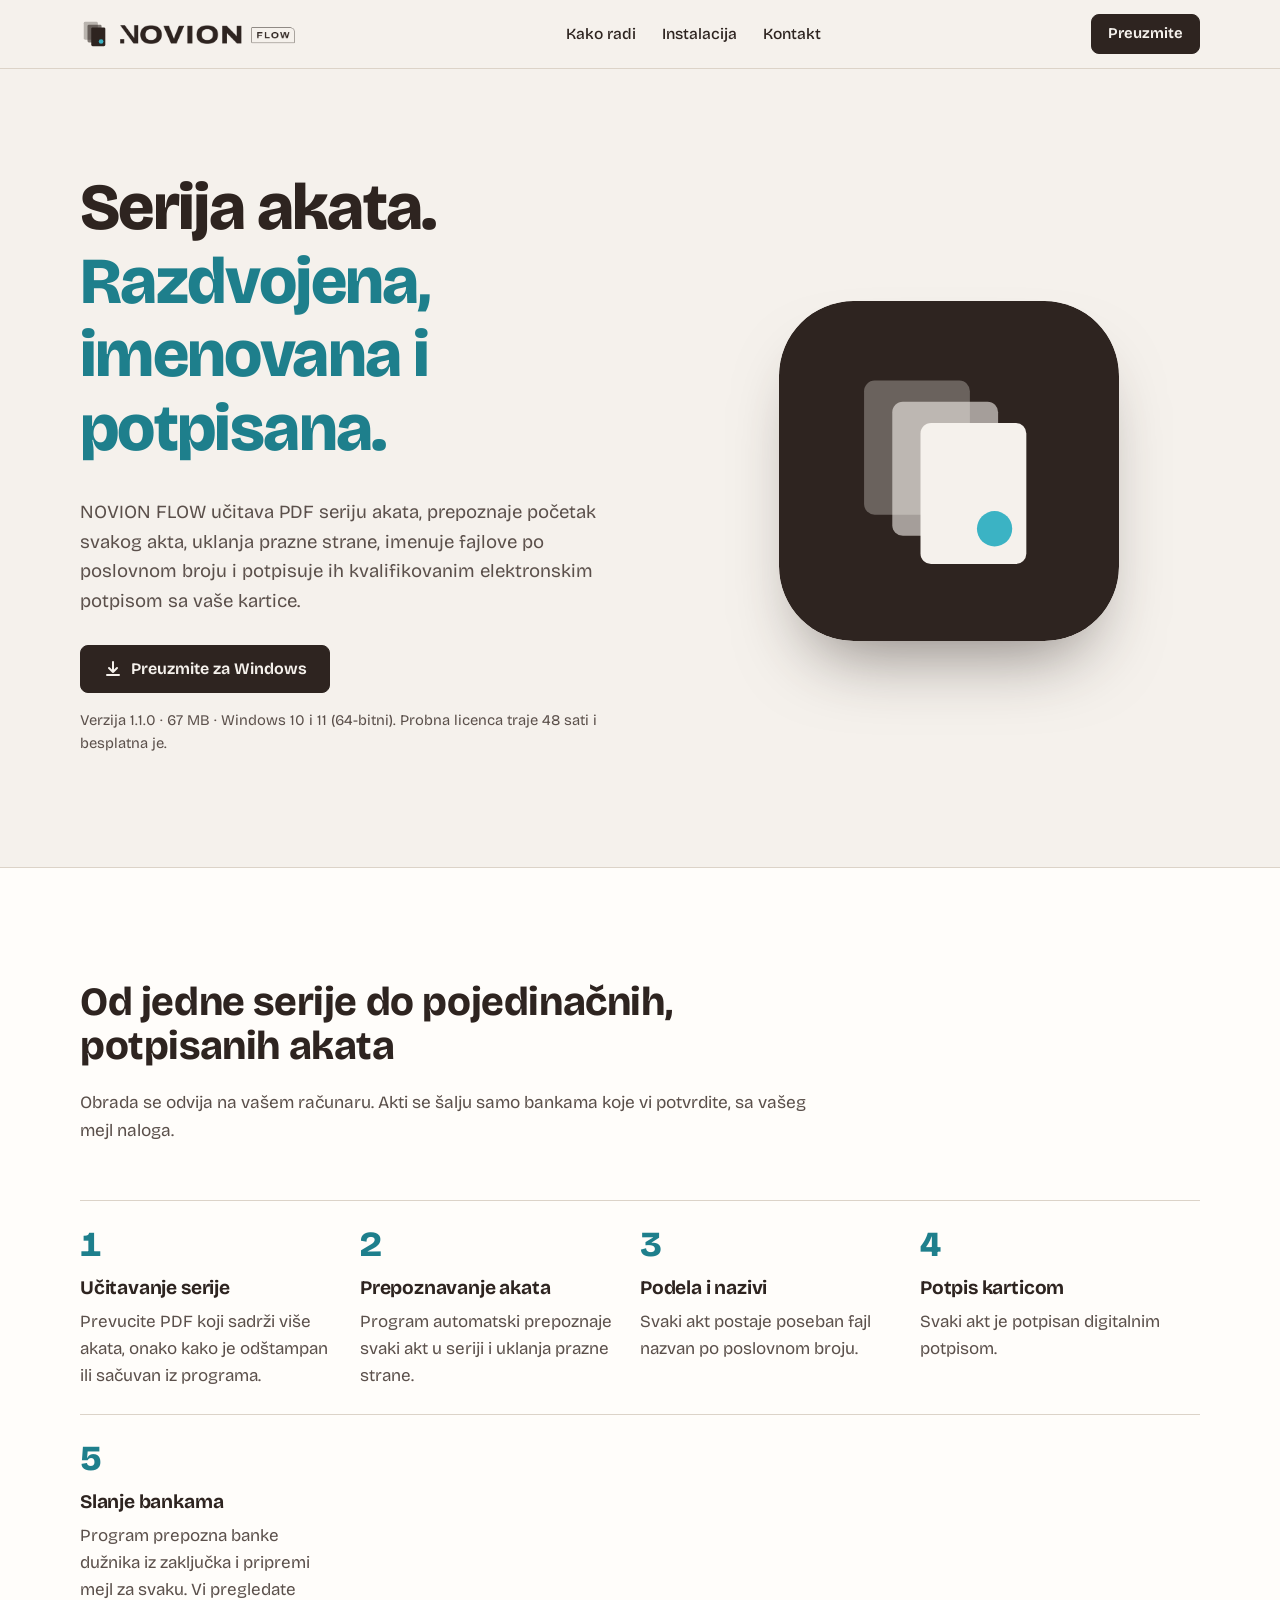
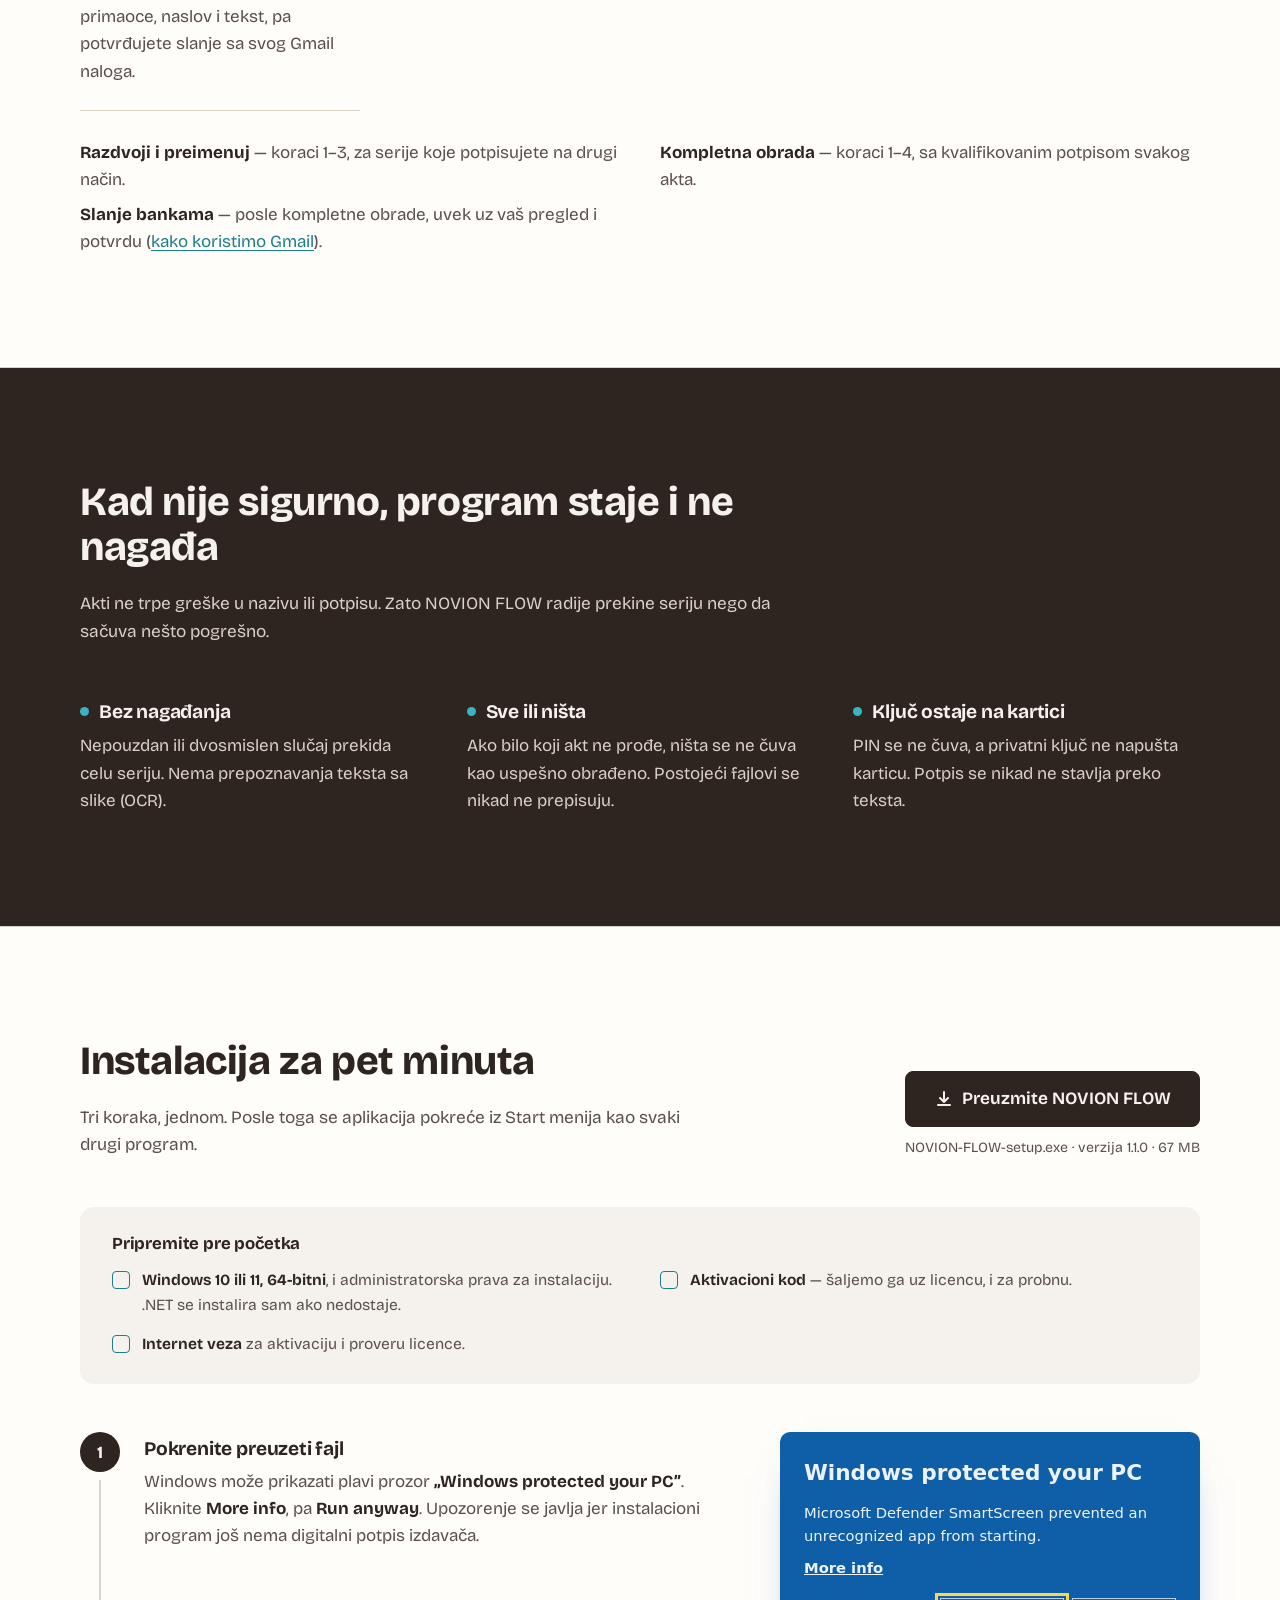
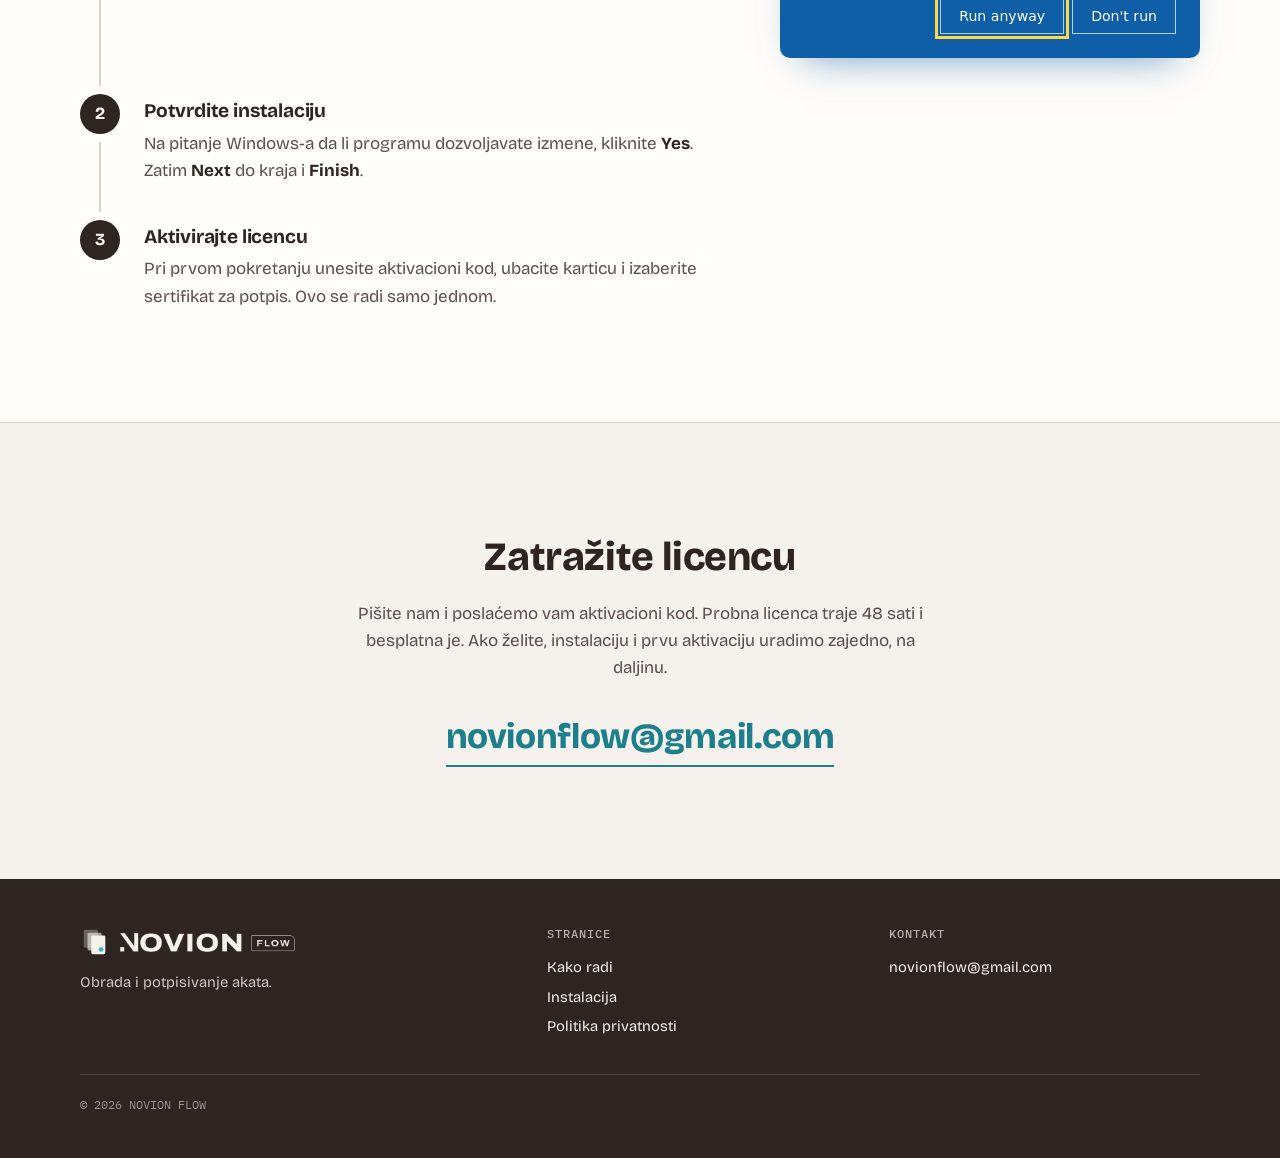
==== commit 018c1329: "Sitne ispravke" ====
--- a/index.html
+++ b/index.html
@@ -4,7 +4,7 @@
   Pre objave zameniti sve što je označeno klasom "dopuniti": pretraga po reči  dopuniti  u privatnost.html.
   Download: link .../releases/latest/download/NOVION-FLOW-setup.exe uvek vodi na najnoviji GitHub Release
   (fajl u release-u mora da se zove tačno NOVION-FLOW-setup.exe). Uz novu verziju ažurirati broj verzije i
-  veličinu (pretraga po  1.0.1 ).
+  veličinu (pretraga po  1.1.0 ).
 -->
 <html lang="sr-Latn">
   <head>
@@ -66,7 +66,7 @@
               >
             </div>
             <p class="napomena-uvod">
-              Verzija 1.0.1 · 63 MB · Windows 10 i 11 (64-bitni). Probna licenca traje 48 sati i besplatna je.
+              Verzija 1.1.0 · 67 MB · Windows 10 i 11 (64-bitni). Probna licenca traje 48 sati i besplatna je.
             </p>
           </div>
 
@@ -184,7 +184,7 @@
                 ><svg viewBox="0 0 20 20" aria-hidden="true"><path d="M10 3v10m0 0-4-4m4 4 4-4M4 16h12" /></svg
                 >Preuzmite NOVION FLOW</a
               >
-              <p>NOVION-FLOW-setup.exe · verzija 1.0.1 · 63 MB</p>
+              <p>NOVION-FLOW-setup.exe · verzija 1.1.0 · 67 MB</p>
             </div>
           </div>
 
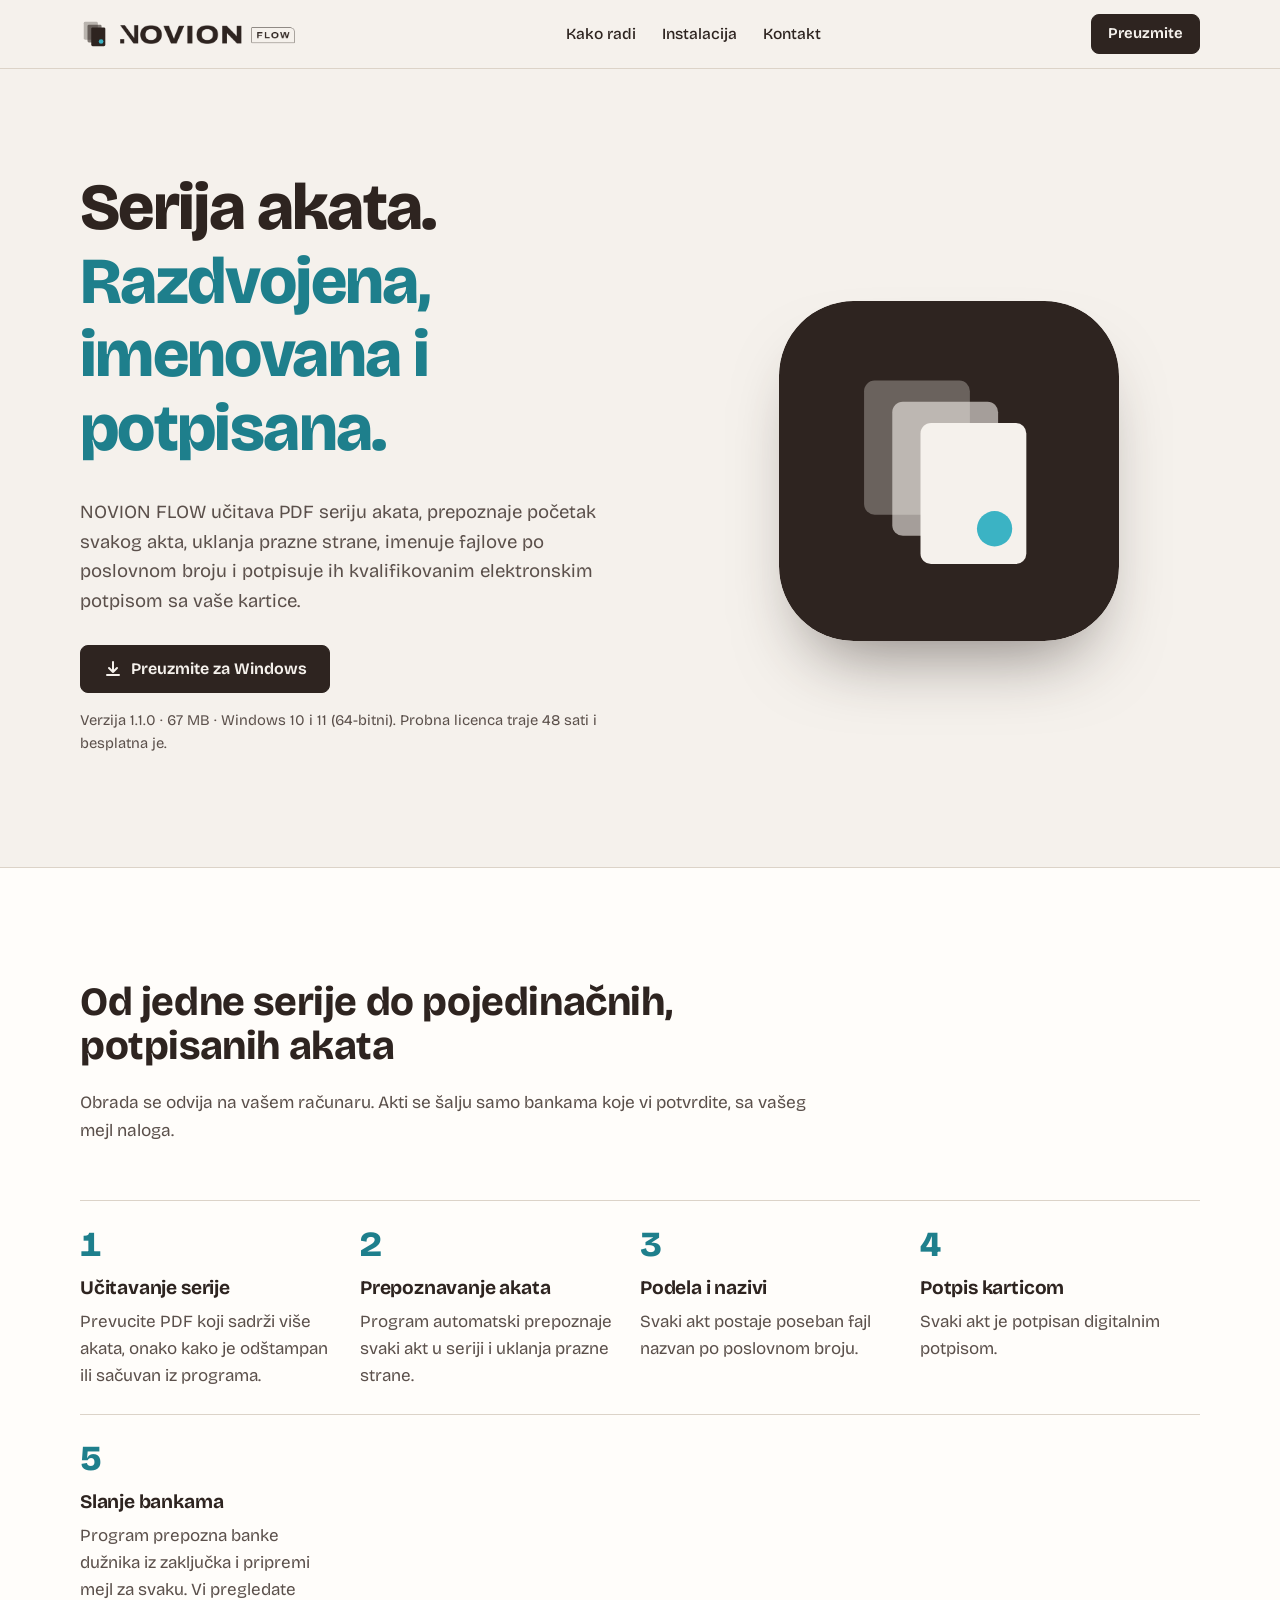
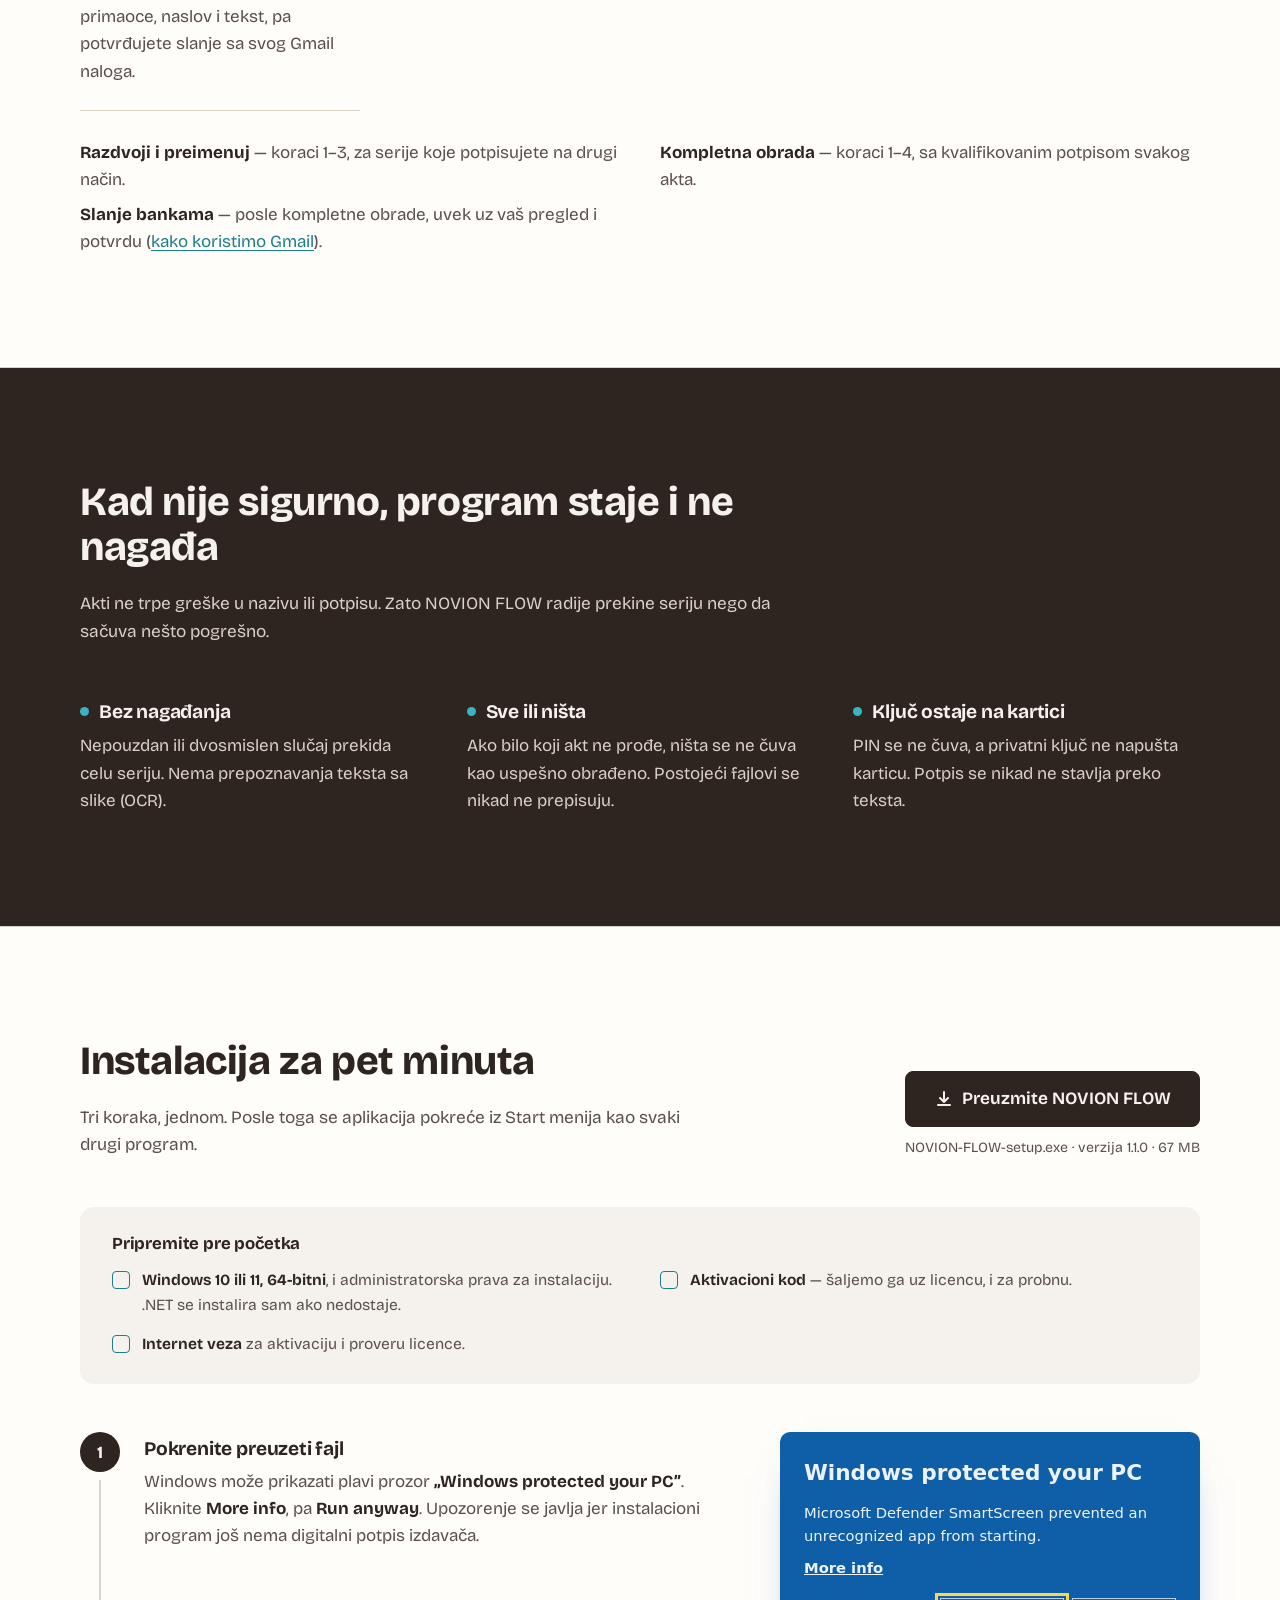
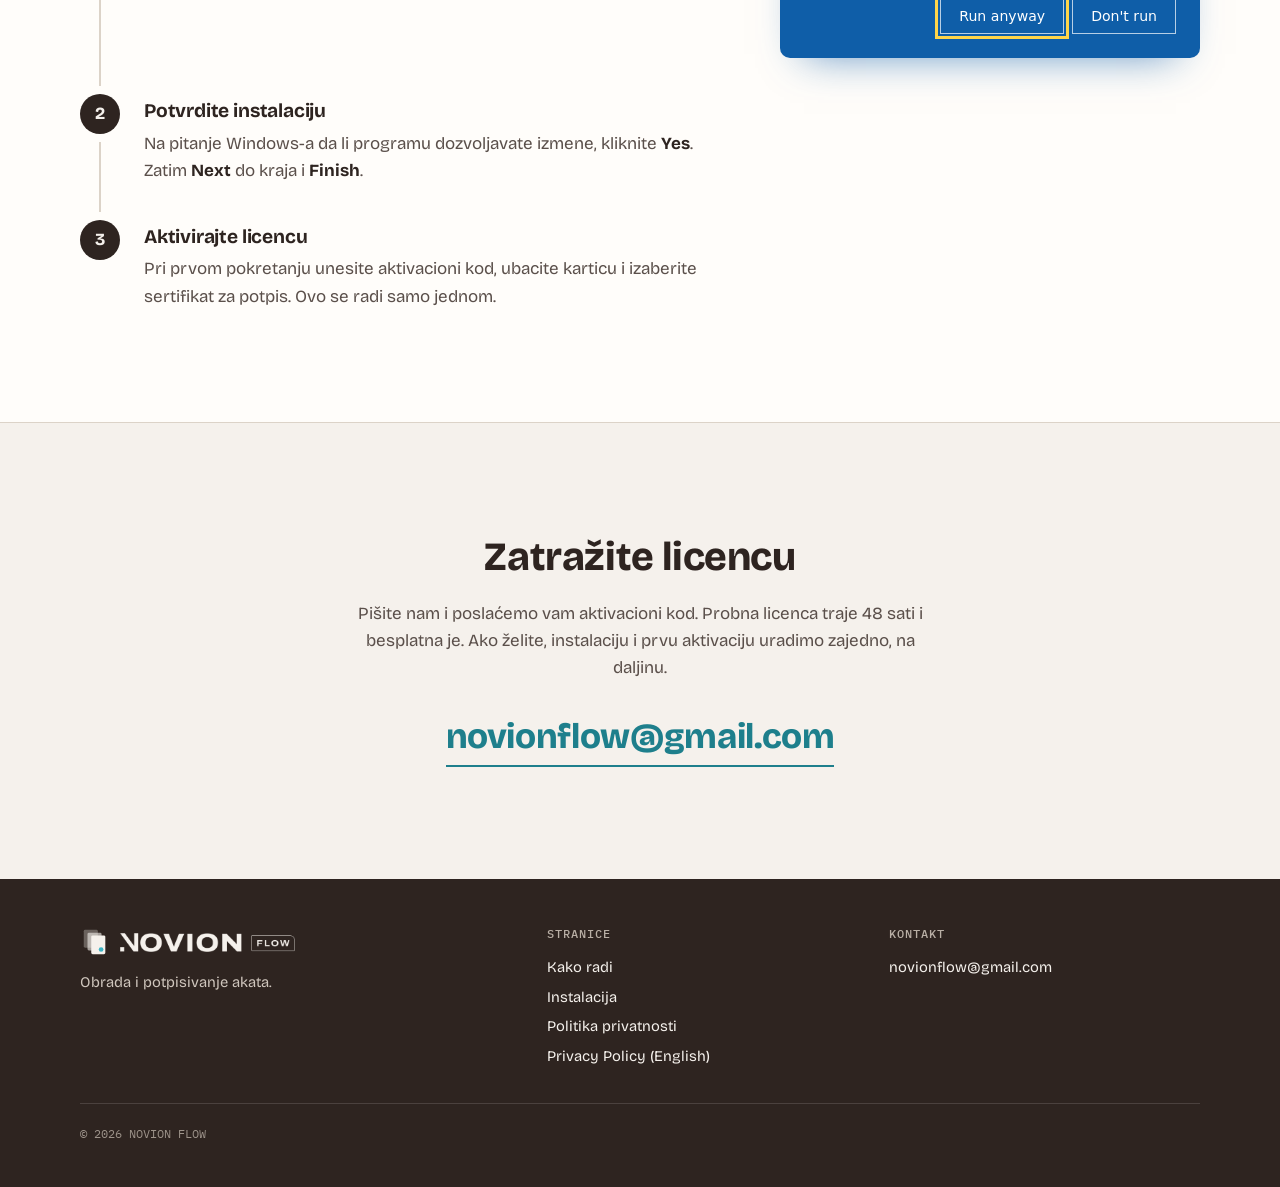
==== commit 888a437f: "popravka privacy police-a" ====
--- a/index.html
+++ b/index.html
@@ -272,6 +272,7 @@
             <li><a href="#kako-radi">Kako radi</a></li>
             <li><a href="#instalacija">Instalacija</a></li>
             <li><a href="privatnost.html">Politika privatnosti</a></li>
+            <li><a href="privacy.html" hreflang="en" lang="en">Privacy Policy (English)</a></li>
           </ul>
         </div>
         <div>
